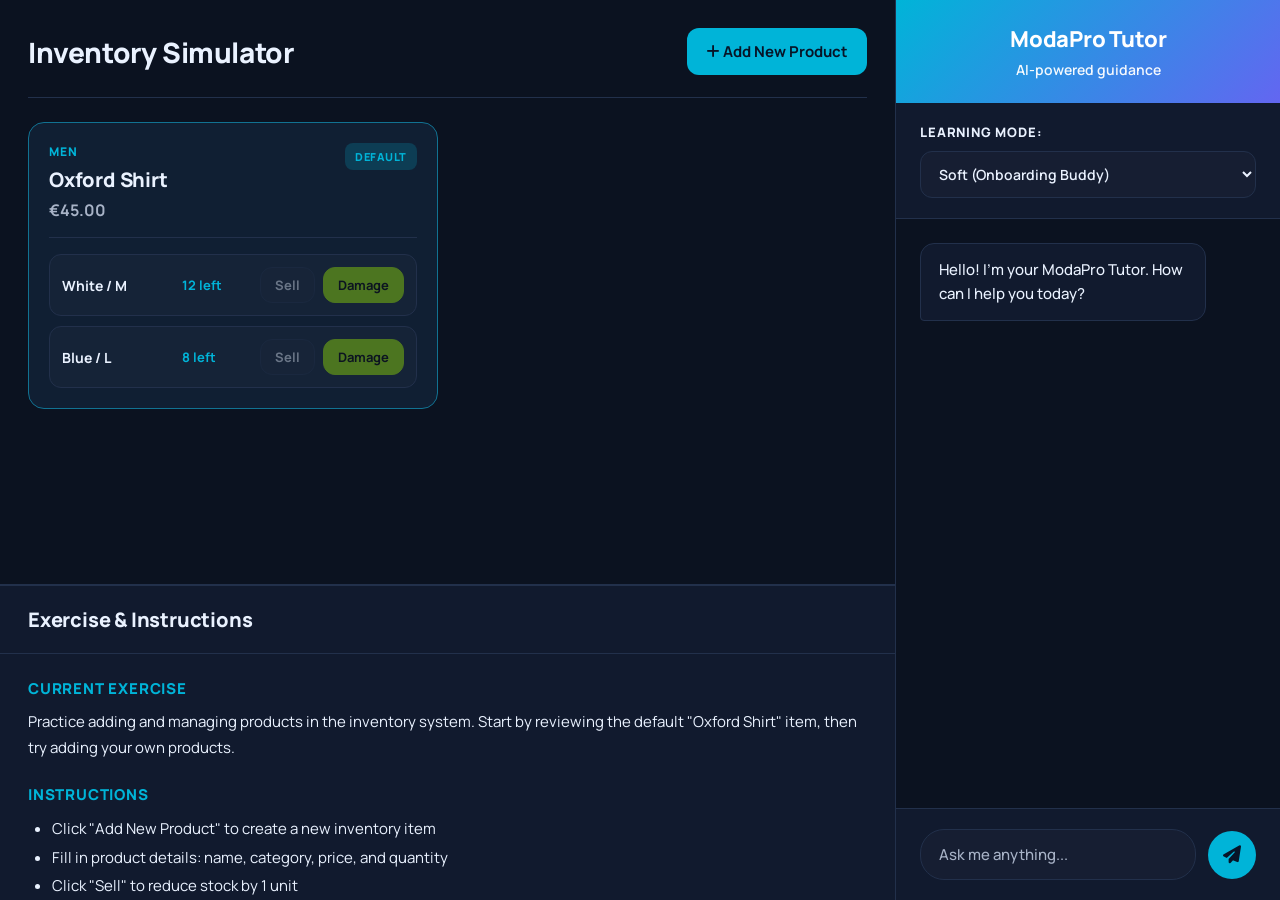
==== web/classroom/index.html @ 009b5bc9 "chore(classroom): implement user flow and redesign classroom layout" ====
<!DOCTYPE html>
<html lang="en">
<head>
    <meta charset="UTF-8">
    <meta name="viewport" content="width=device-width, initial-scale=1.0">
    <title>ModaPro Classroom</title>
    
    <!-- Fonts -->
    <link rel="preconnect" href="https://fonts.googleapis.com">
    <link rel="preconnect" href="https://fonts.gstatic.com" crossorigin>
    <link href="https://fonts.googleapis.com/css2?family=Manrope:wght@400;600;700;800&display=swap" rel="stylesheet">
    <link rel="stylesheet" href="https://cdnjs.cloudflare.com/ajax/libs/font-awesome/6.5.0/css/all.min.css">
    
    <!-- Styles -->
    <link rel="stylesheet" href="../styles.css">
</head>
<body class="classroom">
    <!-- Main Container: 70% left (simulator) + 30% right (tutor) -->
    <div id="classroom-grid">
        
        <!-- LEFT SIDE: Inventory Simulation (70%) -->
        <div id="simulator-pane">
            
            <!-- Top Section: Inventory Panel -->
            <div class="inventory-section">
                <div class="section-header">
                    <h2>Inventory Simulator</h2>
                    <button id="sim-btn-add-item" class="btn btn-primary">
                        <i class="fas fa-plus"></i> Add New Product
                    </button>
                </div>
                
                <!-- Inventory Grid -->
                <div id="sim-inventory-grid" class="inventory-grid">
                    <!-- Products will be rendered here by simulation.js -->
                </div>
            </div>
            
            <!-- Bottom Section: Exercise & Instructions -->
            <div class="exercise-section">
                <div class="exercise-header">
                    <h3>Exercise & Instructions</h3>
                </div>
                <div class="exercise-content">
                    <div class="exercise-item">
                        <h4>Current Exercise</h4>
                        <p>Practice adding and managing products in the inventory system. Start by reviewing the default "Oxford Shirt" item, then try adding your own products.</p>
                    </div>
                    <div class="exercise-item">
                        <h4>Instructions</h4>
                        <ul>
                            <li>Click "Add New Product" to create a new inventory item</li>
                            <li>Fill in product details: name, category, price, and quantity</li>
                            <li>Click "Sell" to reduce stock by 1 unit</li>
                            <li>Click "Edit" to modify product details</li>
                            <li>Click "Delete" to remove a product from inventory</li>
                        </ul>
                    </div>
                    <div class="exercise-item">
                        <h4>Recent Transactions</h4>
                        <div id="sim-transaction-log" class="transaction-log">
                            <p class="muted">No transactions yet.</p>
                        </div>
                    </div>
                </div>
            </div>
        </div>
        
        <!-- VERTICAL DIVIDER -->
        <div id="classroom-divider"></div>
        
        <!-- RIGHT SIDE: Tutor Chat (30%) -->
        <div id="tutor-pane">
            <div class="tutor-header">
                <h2>ModaPro Tutor</h2>
                <p>AI-powered guidance</p>
            </div>
            
            <!-- Mode Selector -->
            <div class="tutor-mode">
                <label>Learning Mode:</label>
                <select id="tutor-instructor-mode">
                    <option value="soft">Soft (Onboarding Buddy)</option>
                    <option value="intermediate">Intermediate (Consultant)</option>
                    <option value="realistic">Realistic (Manager)</option>
                </select>
            </div>
            
            <!-- Chat History (Scrollable) -->
            <div id="tutor-chat-history" class="tutor-chat-history">
                <div class="tutor-message tutor-system">
                    <div class="tutor-bubble">
                        Hello! I'm your ModaPro Tutor. How can I help you today?
                    </div>
                </div>
            </div>
            
            <!-- Chat Input -->
            <div class="tutor-input">
                <input 
                    type="text" 
                    id="tutor-user-input" 
                    placeholder="Ask me anything..."
                    autocomplete="off"
                />
                <button id="tutor-send-btn" class="btn-send">
                    <i class="fas fa-paper-plane"></i>
                </button>
            </div>
        </div>
    </div>
    
    <!-- MODAL: Add Product -->
    <div id="sim-add-item-modal" class="modal hidden">
        <div class="modal-content">
            <div class="modal-header">
                <h3>Add New Product</h3>
                <button id="sim-btn-close-modal" class="modal-close">&times;</button>
            </div>
            <form id="sim-add-product-form">
                <label>Product Name *</label>
                <input type="text" name="name" required placeholder="e.g. Vintage Denim Jacket">
                
                <label>Category *</label>
                <select name="category" required>
                    <option value="Men">Men</option>
                    <option value="Women">Women</option>
                    <option value="Accessories">Accessories</option>
                </select>
                
                <label>Price (€) *</label>
                <input type="number" name="price" step="0.01" required placeholder="0.00">
                
                <div class="button-group">
                    <button type="button" id="sim-btn-cancel-modal" class="btn btn-secondary">Cancel</button>
                    <button type="submit" class="btn btn-primary">Add Product</button>
                </div>
            </form>
        </div>
    </div>
    
    <!-- MODAL: Edit Product -->
    <div id="sim-edit-item-modal" class="modal hidden">
        <div class="modal-content">
            <div class="modal-header">
                <h3>Edit Product</h3>
                <button id="sim-btn-close-edit-modal" class="modal-close">&times;</button>
            </div>
            <form id="sim-edit-product-form">
                <input type="hidden" name="id">
                
                <label>Product Name *</label>
                <input type="text" name="name" required>
                
                <label>Category *</label>
                <select name="category" required>
                    <option value="Men">Men</option>
                    <option value="Women">Women</option>
                    <option value="Accessories">Accessories</option>
                </select>
                
                <label>Price (€) *</label>
                <input type="number" name="price" step="0.01" required>
                
                <div class="button-group">
                    <button type="button" id="sim-btn-delete-product" class="btn btn-danger">Delete</button>
                    <button type="button" id="sim-btn-cancel-edit-modal" class="btn btn-secondary">Cancel</button>
                    <button type="submit" class="btn btn-primary">Update</button>
                </div>
            </form>
        </div>
    </div>
    
    <!-- MODAL: Add Variant -->
    <div id="sim-variant-modal" class="modal hidden">
        <div class="modal-content">
            <div class="modal-header">
                <h3>Add Variant</h3>
                <button id="sim-btn-close-variant-modal" class="modal-close">&times;</button>
            </div>
            <form id="sim-variant-form">
                <label>Color *</label>
                <input type="text" name="color" required placeholder="e.g. Red">
                
                <label>Size *</label>
                <select name="size" required>
                    <option value="XS">XS</option>
                    <option value="S">S</option>
                    <option value="M">M</option>
                    <option value="L">L</option>
                    <option value="XL">XL</option>
                    <option value="XXL">XXL</option>
                    <option value="OneSize">One Size</option>
                </select>
                
                <label>Stock *</label>
                <input type="number" name="stock" min="0" value="0" required>
                
                <div class="button-group">
                    <button type="button" id="sim-btn-cancel-variant-modal" class="btn btn-secondary">Cancel</button>
                    <button type="submit" class="btn btn-primary">Add Variant</button>
                </div>
            </form>
        </div>
    </div>
    
    <!-- MODAL: Edit Variant -->
    <div id="sim-edit-variant-modal" class="modal hidden">
        <div class="modal-content">
            <div class="modal-header">
                <h3>Edit Variant</h3>
                <button id="sim-btn-close-edit-variant-modal" class="modal-close">&times;</button>
            </div>
            <form id="sim-edit-variant-form">
                <label>Color *</label>
                <input type="text" name="color" required>
                
                <label>Size *</label>
                <select name="size" required>
                    <option value="XS">XS</option>
                    <option value="S">S</option>
                    <option value="M">M</option>
                    <option value="L">L</option>
                    <option value="XL">XL</option>
                    <option value="XXL">XXL</option>
                    <option value="OneSize">One Size</option>
                </select>
                
                <label>Stock *</label>
                <input type="number" name="stock" min="0" required>
                
                <div class="button-group">
                    <button type="button" id="sim-btn-cancel-edit-variant-modal" class="btn btn-secondary">Cancel</button>
                    <button type="submit" class="btn btn-primary">Update Variant</button>
                </div>
            </form>
        </div>
    </div>
    
    <!-- Scripts -->
    <script src="js/classroom.js"></script>
</body>
</html>
---- web/styles.css ----
/* ========== THEME TOKENS ========== */
:root{
  --bg: #0B1220;
  --surface: #111A2E;
  --text: #EAF2FF;
  --muted: #A8B3C7;
  --card-border: #22304B;
  --control-border: #22304B;
  --divider: #22304B;

  --ring: rgba(59, 130, 246, 0.28);
  --radius: 18px;

  --accent: #00b4d8;
  --accent-hover: #48cae4;
  --accent-text: #9FEF00;
  --accent-contrast: #071427;

  --bg-grad-1: rgba(0,180,216,.25);
  --bg-grad-2: rgba(0,180,216,.25);

  --button-bg: rgba(255,255,255,.02);
  --icon-bg: transparent;
  --toggle-bg: transparent;

  --input-border-hover: color-mix(in srgb, var(--accent) 70%, var(--control-border));
  --button-border-hover: color-mix(in srgb, var(--accent) 45%, var(--control-border));
  --icon-border-hover: color-mix(in srgb, var(--accent) 55%, var(--control-border));
  --toggle-border-hover: color-mix(in srgb, var(--accent) 60%, var(--control-border));
  --input-surface: rgba(255,255,255,0.02);

  --subtext: var(--muted);
  --danger: #EF4444;
}

[data-theme="light"] {
  --bg: #D1D5DB;
  --surface: #F5F7FA;

  --text: #0F172A;
  --muted: #64748B;
  --subtext: #475569;

  --card-border: #D6DBE1;
  --control-border: #64748B;
  --divider: #000000;

  --ring: rgba(37, 99, 235, 0.15);

  --accent: #00b4d8;
  --accent-hover: #33c5e3;
  --accent-text: #92db00;
  --accent-contrast: #000000;

  --bg-grad-1: rgba(0,180,216,.65);
  --bg-grad-2: rgba(0,180,216,.65);

  --button-bg: color-mix(in srgb, var(--surface) 88%, transparent);
  --icon-bg: color-mix(in srgb, var(--surface) 88%, transparent);
  --toggle-bg: color-mix(in srgb, var(--surface) 88%, transparent);
  --input-surface: #EEF1F5;
  --icon-bg: var(--input-surface);
  --toggle-bg: var(--input-surface);

  --input-border-hover: #00b4d8;
  --button-border-hover: #00b4d8;
  --icon-border-hover: #00b4d8;
  --toggle-border-hover: #00b4d8;
}

/* ========== BASE ========== */
*{ box-sizing: border-box; }

body{
  margin: 0;
  font-family: "Manrope", ui-sans-serif, system-ui, -apple-system, Segoe UI, Roboto, Arial;
  font-weight: 400;
  background:
  radial-gradient(1200px 800px at 20% 50%, var(--bg-grad-1), transparent 70%),
  radial-gradient(1000px 800px at 80% 50%, var(--bg-grad-2), transparent 70%),
  var(--bg);
  background-attachment: fixed;
  color: var(--text);
  min-height: 100vh;
  display: grid;
  place-items: center;
  align-content: center;
  padding: 20px 16px 78px;
  overflow-y: scroll;
}

body.landing{
  display: block;
  place-items: unset;
  align-content: unset;
  padding: 28px 24px 80px;
}

body.landing main{
  display: flex;
  flex-direction: column;
  align-items: stretch;
  gap: 64px;
}

/* ========== LANDING ========== */
.nav{
  display: flex;
  align-items: center;
  justify-content: space-between;
  max-width: 1100px;
  margin: 0 auto 46px;
  width: 100%;
}

.brand{
  display: flex;
  align-items: center;
  gap: 2px;
  margin-left: -150px;
}

.brand-mark{
  width: 54px;
  height: 54px;
  flex: 0 0 auto;
  transform: translateY(1px);
}

.logo-text{
  font-weight: 600;
  letter-spacing: 0.6px;
  opacity: 0.95;
  font-size: 22px;
}

body.landing .logo-text,
body.landing .hero-text h1{
  font-family: "Quicksand", "Manrope", ui-sans-serif, system-ui, -apple-system, Segoe UI, Roboto, Arial;
}

.hero{
  display: grid;
  grid-template-columns: minmax(0, 1fr) minmax(0, 1fr);
  gap: 52px;
  align-items: center;
  max-width: 1100px;
  margin: 0 auto;
  width: 100%;
  min-height: calc(100vh - 140px);
}

.hero-text{
  display: grid;
  gap: 16px;
  align-items: start;
}

.hero-brand{
  display: flex;
  align-items: center;
  gap: 14px;
}

.hero-text h1{
  margin: 0;
  font-size: clamp(36px, 5vw, 54px);
  font-weight: 600;
  letter-spacing: -0.6px;
  white-space: nowrap;
}

.hero-lead{
  margin: 0;
  font-size: 18px;
  color: var(--text);
  opacity: 0.92;
  max-width: 480px;
}

.hero-sub{
  margin: 0;
  color: var(--subtext);
  max-width: 500px;
  line-height: 1.6;
}

.primary-btn{
  width: fit-content;
  padding: 12px 20px;
  border-radius: 14px;
  border: 1px solid color-mix(in srgb, var(--accent) 60%, transparent);
  background: var(--accent);
  color: var(--accent-contrast);
  font-weight: 800;
  font-size: 16px;
  cursor: pointer;
}

.primary-btn:hover{
  background: var(--accent-hover);
}

.primary-btn:active{
  background: var(--accent);
}

.hero-flow{
  position: relative;
  min-height: 360px;
  border-radius: 28px;
  background:
    radial-gradient(140px 140px at 30% 30%, color-mix(in srgb, var(--accent) 45%, transparent), transparent 70%),
    radial-gradient(200px 200px at 70% 70%, color-mix(in srgb, var(--accent-text) 35%, transparent), transparent 70%),
    linear-gradient(135deg, color-mix(in srgb, var(--surface) 75%, transparent), color-mix(in srgb, var(--surface) 92%, transparent));
  border: 1px solid var(--card-border);
  overflow: hidden;
}

.hero-flow::before{
  content: "";
  position: absolute;
  inset: 14% 12% 18% 16%;
  border-radius: 46% 54% 62% 38% / 46% 38% 62% 54%;
  background: linear-gradient(135deg, rgba(0,180,216,0.38), rgba(163,230,53,0.32));
  filter: blur(6px);
  opacity: 0.7;
}

.flow-section{
  max-width: 1100px;
  margin: 80px auto 0;
  display: grid;
  grid-template-columns: 1fr;
  gap: 24px;
  width: 100%;
}

.flow-section h2{
  margin: 0 0 8px 0;
  font-size: 28px;
  font-weight: 600;
  letter-spacing: -0.4px;
}

.flow-step{
  padding: 18px 22px;
  border-radius: 16px;
  border: 1px solid var(--card-border);
  background: color-mix(in srgb, var(--surface) 80%, transparent);
  width: 100%;
  opacity: 0;
  transform: translateY(24px);
  transition: opacity 0.6s ease, transform 0.6s ease;
}

.flow-step.is-visible{
  opacity: 1;
  transform: translateY(0);
}

.flow-step h3{
  margin: 0 0 8px 0;
  font-size: 18px;
  font-weight: 600;
  color: var(--text);
}

.flow-step p{
  margin: 0 0 6px 0;
  color: var(--subtext);
}

@media (max-width: 900px){
  .flow-section{
    margin-top: 48px;
  }
}

.flow-step.is-visible{
  opacity: 1;
  transform: translateY(0);
}

@media (prefers-reduced-motion: reduce){
  .flow-step{
    opacity: 1;
    transform: none;
    transition: none;
  }
}

.section{
  max-width: 1100px;
  margin: 96px auto 0;
  width: 100%;
}

.reveal-section{
  opacity: 0;
  transform: translateY(24px);
  transition: opacity 0.6s ease, transform 0.6s ease;
  visibility: hidden;
  pointer-events: none;
}

.reveal-section.is-visible{
  opacity: 1;
  transform: translateY(0);
  visibility: visible;
  pointer-events: auto;
}

.section-header{
  display: grid;
  gap: 10px;
  padding-bottom: 22px;
  border-bottom: 1px solid var(--divider);
}

.section-header h2{
  margin: 0;
  font-size: 28px;
  font-weight: 600;
  letter-spacing: -0.4px;
}

.section-header p{
  margin: 0;
  color: var(--subtext);
  max-width: 640px;
}

.cards{
  margin-top: 28px;
  display: grid;
  grid-template-columns: repeat(3, minmax(0, 1fr));
  gap: 20px;
}

.card{
  padding: 22px 24px;
  border-radius: 18px;
  border: 1px solid var(--card-border);
  background: color-mix(in srgb, var(--surface) 82%, transparent);
}

.card h3{
  margin: 0 0 8px 0;
  font-size: 18px;
  font-weight: 600;
}

.card p{
  margin: 0;
  color: var(--subtext);
  line-height: 1.6;
}

.preview-grid{
  margin-top: 28px;
  display: grid;
  grid-template-columns: minmax(0, 1.3fr) minmax(0, 0.7fr);
  gap: 24px;
}

.preview-card{
  border-radius: 22px;
  border: 1px solid var(--card-border);
  background: color-mix(in srgb, var(--surface) 80%, transparent);
  padding: 24px;
  display: grid;
  gap: 18px;
}

.preview-top{
  display: flex;
  align-items: center;
  justify-content: space-between;
  gap: 12px;
}

.pill{
  display: inline-flex;
  align-items: center;
  padding: 6px 12px;
  border-radius: 999px;
  border: 1px solid var(--card-border);
  font-size: 12px;
  letter-spacing: 0.2px;
  color: var(--subtext);
}

.pill--accent{
  color: var(--accent);
  border-color: color-mix(in srgb, var(--accent) 40%, var(--card-border));
}

.preview-body{
  display: grid;
  gap: 12px;
}

.preview-line{
  height: 10px;
  border-radius: 999px;
  background: color-mix(in srgb, var(--text) 12%, transparent);
}

.preview-line--short{
  width: 40%;
}

.preview-line--wide{
  width: 85%;
}

.preview-footer{
  display: flex;
  gap: 12px;
}

.preview-button{
  height: 36px;
  width: 140px;
  border-radius: 12px;
  background: var(--accent);
  opacity: 0.65;
}

.preview-button--ghost{
  background: color-mix(in srgb, var(--surface) 80%, transparent);
  border: 1px solid var(--card-border);
  width: 120px;
  opacity: 1;
}

.preview-side{
  display: grid;
  gap: 16px;
}

.preview-step{
  padding: 18px 20px;
  border-radius: 16px;
  border: 1px solid var(--card-border);
  background: color-mix(in srgb, var(--surface) 84%, transparent);
}

.preview-step h4{
  margin: 0 0 6px 0;
  font-size: 16px;
  font-weight: 600;
}

.preview-step p{
  margin: 0;
  color: var(--subtext);
  line-height: 1.5;
}

.final-cta{
  margin-bottom: 110px;
}

.cta-card{
  padding: 28px 32px;
  border-radius: 22px;
  border: 1px solid var(--card-border);
  background: color-mix(in srgb, var(--surface) 82%, transparent);
  display: flex;
  align-items: center;
  justify-content: space-between;
  gap: 24px;
}

.cta-text h2{
  margin: 0 0 8px 0;
  font-size: 26px;
}

.cta-text p{
  margin: 0;
  color: var(--subtext);
}

@media (max-width: 980px){
  .cards{
    grid-template-columns: 1fr;
  }

  .preview-grid{
    grid-template-columns: 1fr;
  }

  .cta-card{
    flex-direction: column;
    align-items: flex-start;
  }
}

.flow-ring{
  position: absolute;
  width: 280px;
  height: 280px;
  border-radius: 999px;
  border: 1px solid rgba(255,255,255,0.12);
  filter: blur(0.2px);
}

.flow-ring--cyan{
  top: -60px;
  right: -40px;
  border-color: rgba(0,180,216,0.5);
  box-shadow: 0 0 40px rgba(0,180,216,0.25);
}

.flow-ring--lime{
  bottom: -80px;
  left: -40px;
  border-color: rgba(163,230,53,0.45);
  box-shadow: 0 0 45px rgba(163,230,53,0.25);
}

.flow-node{
  position: absolute;
  width: 110px;
  height: 110px;
  border-radius: 24px;
  background: rgba(255,255,255,0.05);
  border: 1px solid rgba(255,255,255,0.1);
  backdrop-filter: blur(6px);
}

.flow-node--one{
  top: 50px;
  left: 70px;
}

.flow-node--two{
  top: 160px;
  right: 90px;
  width: 140px;
  height: 140px;
  border-radius: 32px;
  background: rgba(0,180,216,0.08);
}

.flow-node--three{
  bottom: 60px;
  left: 160px;
  width: 80px;
  height: 80px;
  border-radius: 18px;
  background: rgba(163,230,53,0.1);
}

@media (max-width: 900px){
  body.landing{
    padding: 24px 18px 64px;
  }

  .hero{
    grid-template-columns: 1fr;
  }

  .hero-flow{
    min-height: 300px;
  }
}


/* ========== AUTH CARD ========== */
.auth-box{
  width: 100%;
  max-width: 500px;
  background: var(--surface);
  border: 1px solid var(--card-border);
  border-radius: var(--radius);
  box-shadow: 0 4px 16px rgba(0,0,0,.06);
  padding: 26px 26px;
  transition: all .28s ease;
  position: relative;
}

/* Logo */
.logo{
  width: 48px;
  height: auto;
}

.logo-text h1{
  margin: 0 0 12px 0;
  font-size: 18px;
  letter-spacing: 0.6px;
  opacity: .9;
  text-align: center;
  font-weight: 600;
}

/* Title / description */
#auth-title{
  margin: 0;
  font-size: 30px;
  letter-spacing: -0.3px;
  line-height: 1.1;
  text-align: center;
}

#auth-description{
  margin: 9px 0 14px 0;
  color: var(--subtext);
  line-height: 1.4;
  text-align: center;
}

/* ========== FORM ========== */
form{
  display: grid;
  gap: 11px;
  margin: 0;
}

form > div {
  position: relative;
}

label{
  font-weight: 700;
  font-size: 13px;
  letter-spacing: 0.2px;
  color: color-mix(in srgb, var(--text) 85%, var(--muted));
}

input{
  width: 100%;
  padding: 12px 12px;
  margin-top: 8px;
  border-radius: 12px;
  border: 1px solid var(--control-border);
  background: var(--input-surface);
  color: var(--text);
  outline: none;
  transition: border-color 0.20s ease, box-shadow 0.20s ease;
}

input::placeholder{
  color: color-mix(in srgb, var(--muted) 80%, transparent);
}

input:hover{
  border-color: var(--input-border-hover);
}

input:focus{
  border-color: var(--accent);
  box-shadow: 0 0 0 1px var(--ring);
}

/* Links */
a{
  color: var(--accent);
  text-decoration: none;
  font-weight: 500;
}
a:hover{ text-decoration: underline; }

/* Forgot password */
.forgot{
  text-align: left;
  margin: 7px 0 5px 0;
  font-size: 12px;
  opacity: 1;
  transition: opacity 0.3s cubic-bezier(0.4, 0, 0.2, 1) 0.2s;
}

.auth-box[data-mode="register"] .forgot{
  opacity: 0;
  transition: opacity 0.2s cubic-bezier(0.4, 0, 0.2, 1);
}

/* Primary button */

#primary-button{
  margin-top: -17px;
  width: 100%;
  padding: 12px 14px;
  border-radius: 14px;
  border: 1px solid color-mix(in srgb, var(--accent) 60%, transparent);
  background: var(--accent);
  color: var(--accent-contrast);
  font-weight: 800;
  font-size: 16px;
  cursor: pointer;
  transition: transform .12s ease, background .12s ease, margin-top .3s ease;
}

.auth-box[data-mode="register"] #primary-button{
  margin-top: 10px;
}

#primary-button:hover{
  background: var(--accent-hover);
  transform: translateY(-1px);
}

#primary-button:active{
  transform: translateY(0px);
}

/* Toggle + guest */
.toggle-auth, .guest{
  margin: 11px 0 0 0;
  color: var(--subtext);
  font-size: 14px;
  text-align: center;
}

/* Social */
.social-login{
  margin-top: 14px;
  padding-top: 13px;
  border-top: 1px solid var(--divider);
  text-align: center;
}

.social-login p{
  margin: 0 0 9px 0;
  color: var(--subtext);
  font-weight: 600;
  font-size: 14px;
}

.social-login button{
  width: 100%;
  padding: 11px 14px;
  border-radius: 14px;
  border: 1px solid var(--control-border);
  background: var(--input-surface);
  color: var(--text);
  cursor: pointer;
  font-weight: 700;
  margin-top: 10px;
}

.social-login button:hover{
  border-color: var(--button-border-hover);
}

.social-icons{
  display: flex;
  justify-content: center;
  gap: 12px;
}

.icon-btn{
  width: 52px;
  height: 52px;
  border-radius: 14px;
  border: 1px solid var(--control-border);
  background: var(--icon-bg);
  color: var(--text);
  cursor: pointer;
  display: grid;
  place-items: center;
  transition: transform .12s ease, border-color .12s ease, background .12s ease;
}

.icon-btn i{
  font-size: 20px;
}

.icon-btn:hover{
  transform: translateY(-1px);
  border-color: var(--icon-border-hover);
  background: color-mix(in srgb, var(--accent) 8%, transparent);
}

.accent{
  color: var(--accent-text);
}

.register-fields{
  display: grid;
  gap: 11px;
  margin-top: 0;
  margin-bottom: 9px;
  max-height: 0;
  opacity: 0;
  overflow: hidden;
  transform: translateY(12px);
  transition: max-height 0.3s cubic-bezier(0.4, 0, 0.2, 1), 
              opacity 0.25s cubic-bezier(0.4, 0, 0.2, 1),
              transform 0.3s cubic-bezier(0.4, 0, 0.2, 1);
}

.auth-box[data-mode="register"] .register-fields{
  max-height: 400px;
  margin-top: -14px;
  opacity: 1;
  transform: translateY(0);
  overflow: visible;
  transition: max-height 0.5s cubic-bezier(0.4, 0, 0.2, 1), 
              opacity 0.4s cubic-bezier(0.4, 0, 0.2, 1) 0.15s, 
              margin-top 0.4s cubic-bezier(0.4, 0, 0.2, 1),
              transform 0.4s cubic-bezier(0.4, 0, 0.2, 1) 0.1s;
}


.auth-box[data-mode="register"] #primary-button{
  margin-top: 10px;
}

.password-field{
  position: relative;
}

.password-field input{
  padding-right: 44px;
  position: relative;
  z-index: 1;
}

.toggle-password{
  position: absolute;
  top: 20px;
  right: 12px;
  background: none;
  border: none;
  color: var(--muted);
  cursor: pointer;
  padding: 0;
  z-index: 2;
}

.toggle-password:hover{
  color: var(--text);
}

.toggle-password i {
  transition: opacity 0.15s ease, transform 0.15s ease;
}

.toggle-password:active i {
  opacity: 0.6;
  transform: scale(0.92);
}

#theme-toggle {
  position: absolute;
  top: 16px;
  right: 16px;
  width: 40px;
  height: 40px;
  border-radius: 10px;
  border: 1px solid var(--control-border);
  background: var(--input-surface);
  color: var(--text);
  cursor: pointer;
  display: grid;
  place-items: center;
  box-shadow: none;
  transition: background 0.2s ease, transform 0.12s ease, border-color 0.2s ease;
  z-index: 10;
}

body.landing #theme-toggle{
  position: static;
  margin-left: auto;
  margin-right: -110px;
}

#theme-toggle:hover {
  background: color-mix(in srgb, var(--accent) 12%, transparent);
  border-color: var(--toggle-border-hover);
  transform: translateY(-1px);
}

#theme-toggle i {
  transition: opacity 0.15s ease;
}

.error {
  position: absolute;
  margin: 2px 0 0 0;
  font-size: 11px;
  line-height: 1.2;
  color: var(--danger);
  text-align: center;
  width: 100%;
  opacity: 0;
  transform: translateY(-8px);
  transition: opacity 0.3s cubic-bezier(0.4, 0, 0.2, 1), 
              transform 0.3s cubic-bezier(0.4, 0, 0.2, 1);
}

.error.visible {
  opacity: 1;
  transform: translateY(0);
}

input.error-input {
  border-color: var(--danger);
}

/* ========== CLASSROOM LAYOUT ========== */
body.classroom {
  display: block;
  padding: 0;
  overflow: hidden;
  background: var(--bg);
}

#classroom-grid {
  display: flex;
  height: 100vh;
  gap: 0;
}

#simulator-pane {
  width: 70%;
  display: flex;
  flex-direction: column;
  background: var(--bg);
  overflow: hidden;
}

#classroom-divider {
  width: 1px;
  background: var(--card-border);
  flex-shrink: 0;
}

#tutor-pane {
  width: 30%;
  display: flex;
  flex-direction: column;
  background: var(--bg);
  overflow: hidden;
}

/* ========== INVENTORY SECTION ========== */
.inventory-section {
  flex: 1;
  display: flex;
  flex-direction: column;
  padding: 28px;
  overflow-y: auto;
  border-bottom: 1px solid var(--card-border);
}

.section-header {
  display: flex;
  justify-content: space-between;
  align-items: center;
  margin-bottom: 24px;
}

.section-header h2 {
  margin: 0;
  font-size: 28px;
  font-weight: 800;
  color: var(--text);
  letter-spacing: -0.4px;
}

.inventory-grid {
  display: grid;
  grid-template-columns: repeat(auto-fill, minmax(320px, 1fr));
  gap: 20px;
}

.sim-card {
  background: var(--surface);
  border: 1px solid var(--card-border);
  border-radius: 16px;
  padding: 20px;
  transition: all 0.2s ease;
}

.sim-card:hover {
  border-color: var(--accent);
  box-shadow: 0 8px 24px rgba(0, 180, 216, 0.15);
  transform: translateY(-2px);
}

.sim-card.default-item {
  border-color: color-mix(in srgb, var(--accent) 50%, var(--card-border));
  background: color-mix(in srgb, var(--accent) 3%, var(--surface));
}

.card-head {
  display: flex;
  justify-content: space-between;
  align-items: flex-start;
  margin-bottom: 16px;
  padding-bottom: 16px;
  border-bottom: 1px solid var(--card-border);
}

.category {
  font-size: 12px;
  font-weight: 800;
  text-transform: uppercase;
  color: var(--accent);
  letter-spacing: 0.8px;
  margin-bottom: 6px;
}

.title {
  font-size: 20px;
  font-weight: 800;
  color: var(--text);
  margin: 0 0 6px 0;
  letter-spacing: -0.2px;
}

.price {
  font-size: 16px;
  font-weight: 700;
  color: var(--muted);
}

.card-actions {
  display: flex;
  gap: 8px;
  align-items: center;
}

.badge {
  font-size: 11px;
  padding: 6px 10px;
  border-radius: 8px;
  font-weight: 800;
  text-transform: uppercase;
  letter-spacing: 0.5px;
}

.badge.inactive {
  background: color-mix(in srgb, var(--danger) 20%, transparent);
  color: var(--danger);
}

.badge.default {
  background: color-mix(in srgb, var(--accent) 20%, transparent);
  color: var(--accent);
}

.card-body {
  display: flex;
  flex-direction: column;
  gap: 10px;
}

.variant-row {
  display: flex;
  justify-content: space-between;
  align-items: center;
  gap: 8px;
  padding: 12px;
  background: var(--input-surface);
  border: 1px solid var(--card-border);
  border-radius: 12px;
  font-size: 14px;
}

.variant-info {
  font-weight: 700;
  color: var(--text);
  flex: 1;
}

.variant-stock {
  font-size: 13px;
  font-weight: 700;
  color: var(--accent);
  min-width: 70px;
}

.variant-stock.out {
  color: var(--danger);
}

/* ========== EXERCISE SECTION ========== */
.exercise-section {
  flex: 0 0 auto;
  max-height: 35%;
  display: flex;
  flex-direction: column;
  background: var(--surface);
  border-top: 1px solid var(--card-border);
}

.exercise-header {
  padding: 20px 28px;
  border-bottom: 1px solid var(--card-border);
}

.exercise-header h3 {
  margin: 0;
  font-size: 20px;
  font-weight: 800;
  color: var(--text);
  letter-spacing: -0.2px;
}

.exercise-content {
  padding: 24px 28px;
  overflow-y: auto;
  flex: 1;
}

.exercise-item {
  margin-bottom: 24px;
}

.exercise-item:last-child {
  margin-bottom: 0;
}

.exercise-item h4 {
  margin: 0 0 10px 0;
  font-size: 15px;
  font-weight: 800;
  color: var(--accent);
  text-transform: uppercase;
  letter-spacing: 0.8px;
}

.exercise-item p {
  margin: 0;
  font-size: 15px;
  line-height: 1.7;
  color: var(--text);
}

.exercise-item ul {
  margin: 10px 0 0 0;
  padding-left: 24px;
}

.exercise-item li {
  font-size: 15px;
  line-height: 1.9;
  color: var(--text);
}

.transaction-log {
  max-height: 140px;
  overflow-y: auto;
  padding: 12px;
  background: var(--input-surface);
  border: 1px solid var(--card-border);
  border-radius: 12px;
}

.log-item {
  font-size: 13px;
  padding: 8px 0;
  color: var(--text);
  border-bottom: 1px solid var(--card-border);
  font-weight: 500;
}

.log-item:last-child {
  border-bottom: none;
}

/* ========== TUTOR PANE ========== */
.tutor-header {
  padding: 24px;
  background: linear-gradient(135deg, var(--accent) 0%, #6366f1 100%);
  color: white;
  text-align: center;
  flex-shrink: 0;
}

.tutor-header h2 {
  margin: 0 0 6px 0;
  font-size: 22px;
  font-weight: 800;
  letter-spacing: -0.2px;
}

.tutor-header p {
  margin: 0;
  font-size: 14px;
  opacity: 0.95;
  font-weight: 600;
}

.tutor-mode {
  padding: 20px 24px;
  border-bottom: 1px solid var(--card-border);
  background: var(--surface);
}

.tutor-mode label {
  display: block;
  font-size: 13px;
  font-weight: 800;
  color: var(--text);
  margin-bottom: 10px;
  text-transform: uppercase;
  letter-spacing: 0.8px;
}

.tutor-mode select {
  width: 100%;
  padding: 12px 14px;
  border: 1px solid var(--control-border);
  border-radius: 12px;
  background: var(--input-surface);
  color: var(--text);
  font-size: 14px;
  font-weight: 600;
  font-family: inherit;
  cursor: pointer;
  transition: border-color 0.2s ease;
}

.tutor-mode select:hover {
  border-color: var(--input-border-hover);
}

.tutor-mode select:focus {
  outline: none;
  border-color: var(--accent);
  box-shadow: 0 0 0 1px var(--ring);
}

.tutor-chat-history {
  flex: 1;
  padding: 24px;
  overflow-y: auto;
  display: flex;
  flex-direction: column;
  gap: 14px;
  background: var(--bg);
}

.tutor-message {
  display: flex;
  flex-direction: column;
  max-width: 85%;
}

.tutor-message.tutor-user {
  align-self: flex-end;
}

.tutor-message.tutor-bot,
.tutor-message.tutor-system {
  align-self: flex-start;
}

.tutor-bubble {
  padding: 14px 18px;
  border-radius: 14px;
  font-size: 15px;
  line-height: 1.6;
  word-wrap: break-word;
  font-weight: 500;
}

.tutor-message.tutor-user .tutor-bubble {
  background: var(--accent);
  color: var(--accent-contrast);
  border-bottom-right-radius: 4px;
  font-weight: 600;
}

.tutor-message.tutor-bot .tutor-bubble,
.tutor-message.tutor-system .tutor-bubble {
  background: var(--surface);
  color: var(--text);
  border: 1px solid var(--card-border);
  border-bottom-left-radius: 4px;
}

.tutor-input {
  padding: 20px 24px;
  border-top: 1px solid var(--card-border);
  background: var(--surface);
  display: flex;
  gap: 12px;
  align-items: center;
  flex-shrink: 0;
}

.tutor-input input {
  flex: 1;
  padding: 14px 18px;
  border: 1px solid var(--control-border);
  border-radius: 24px;
  background: var(--input-surface);
  color: var(--text);
  font-size: 15px;
  font-weight: 500;
  font-family: inherit;
  margin-top: 0;
  transition: border-color 0.2s ease;
}

.tutor-input input:hover {
  border-color: var(--input-border-hover);
}

.tutor-input input:focus {
  outline: none;
  border-color: var(--accent);
  box-shadow: 0 0 0 1px var(--ring);
}

.tutor-input input::placeholder {
  color: var(--muted);
}

.btn-send {
  width: 48px;
  height: 48px;
  border: none;
  border-radius: 50%;
  background: var(--accent);
  color: var(--accent-contrast);
  display: flex;
  align-items: center;
  justify-content: center;
  cursor: pointer;
  transition: all 0.2s ease;
  flex-shrink: 0;
}

.btn-send:hover {
  background: var(--accent-hover);
  transform: translateY(-1px) scale(1.05);
}

.btn-send:active {
  transform: scale(0.95);
}

.btn-send i {
  font-size: 18px;
}

/* ========== BUTTONS ========== */
.btn {
  padding: 12px 18px;
  border: none;
  border-radius: 12px;
  font-size: 15px;
  font-weight: 700;
  cursor: pointer;
  transition: all 0.2s ease;
  font-family: inherit;
}

.btn-primary {
  background: var(--accent);
  color: var(--accent-contrast);
  border: 1px solid color-mix(in srgb, var(--accent) 60%, transparent);
}

.btn-primary:hover {
  background: var(--accent-hover);
  transform: translateY(-1px);
}

.btn-secondary {
  background: var(--input-surface);
  color: var(--text);
  border: 1px solid var(--control-border);
}

.btn-secondary:hover {
  border-color: var(--button-border-hover);
  background: color-mix(in srgb, var(--accent) 8%, var(--input-surface));
  transform: translateY(-1px);
}

.btn-success {
  background: #9FEF00;
  color: #000000;
  border: 1px solid #9FEF00;
}

.btn-success:hover {
  background: #b5ff1a;
  transform: translateY(-1px);
}

.btn-sm {
  padding: 8px 14px;
  font-size: 13px;
  font-weight: 700;
}

.sell-btn:disabled,
.damage-btn:disabled,
.edit-btn:disabled,
.delete-btn:disabled {
  opacity: 0.4;
  cursor: not-allowed;
}

.sell-btn:disabled:hover,
.damage-btn:disabled:hover,
.edit-btn:disabled:hover,
.delete-btn:disabled:hover {
  transform: none;
  background: var(--input-surface);
  border-color: var(--control-border);
}

/* ========== MODALS ========== */
.modal {
  position: fixed;
  top: 0;
  left: 0;
  width: 100%;
  height: 100%;
  background: rgba(0, 0, 0, 0.6);
  backdrop-filter: blur(4px);
  display: flex;
  align-items: center;
  justify-content: center;
  z-index: 1000;
}

.modal.hidden {
  display: none;
}

.modal-content {
  background: var(--surface);
  border-radius: var(--radius);
  border: 1px solid var(--card-border);
  width: 90%;
  max-width: 500px;
  max-height: 90vh;
  overflow-y: auto;
  box-shadow: 0 10px 40px rgba(0, 0, 0, 0.3);
}

.modal-header {
  display: flex;
  justify-content: space-between;
  align-items: center;
  padding: 20px;
  border-bottom: 1px solid var(--divider);
}

.modal-header h3 {
  margin: 0;
  font-size: 20px;
  font-weight: 700;
  color: var(--text);
}

.modal-close {
  background: none;
  border: none;
  font-size: 28px;
  color: var(--muted);
  cursor: pointer;
  line-height: 1;
  padding: 0;
  width: 32px;
  height: 32px;
  transition: color 0.2s ease;
}

.modal-close:hover {
  color: var(--text);
}

.modal-content form {
  padding: 20px;
}

.modal-content label {
  display: block;
  font-size: 13px;
  font-weight: 700;
  color: var(--text);
  margin-bottom: 6px;
}

.modal-content input,
.modal-content select {
  width: 100%;
  padding: 10px 12px;
  margin-bottom: 16px;
  border: 1px solid var(--control-border);
  border-radius: 12px;
  background: var(--input-surface);
  color: var(--text);
  font-size: 14px;
  font-family: inherit;
  transition: border-color 0.2s ease;
}

.modal-content input:focus,
.modal-content select:focus {
  outline: none;
  border-color: var(--accent);
  box-shadow: 0 0 0 1px var(--ring);
}

.button-group {
  display: flex;
  gap: 10px;
  justify-content: flex-end;
  margin-top: 20px;
}

.variants-container {
  border: 1px solid var(--card-border);
  border-radius: 12px;
  padding: 12px;
  margin-bottom: 16px;
  background: var(--input-surface);
}

.variant-item {
  display: grid;
  grid-template-columns: 1fr 1fr 1fr auto;
  gap: 8px;
  align-items: center;
  padding: 8px;
  background: var(--surface);
  border-radius: 8px;
  margin-bottom: 8px;
}

.variant-item:last-child {
  margin-bottom: 0;
}

.variant-item input,
.variant-item select {
  margin-bottom: 0;
}

.btn-remove-variant {
  background: none;
  border: none;
  color: var(--danger);
  cursor: pointer;
  padding: 8px;
  border-radius: 8px;
  transition: background 0.2s ease;
}

.btn-remove-variant:hover {
  background: color-mix(in srgb, var(--danger) 10%, transparent);
}

/* ========== UTILITIES ========== */
.muted {
  color: var(--muted);
}

.empty-state {
  text-align: center;
  padding: 40px 20px;
  color: var(--muted);
  font-size: 14px;
}

.toast {
  position: fixed;
  bottom: 20px;
  right: 20px;
  padding: 12px 20px;
  border-radius: 12px;
  font-size: 14px;
  font-weight: 600;
  opacity: 0;
  transition: opacity 0.3s ease;
  z-index: 2000;
  box-shadow: 0 4px 12px rgba(0, 0, 0, 0.2);
}

.toast.visible {
  opacity: 1;
}

.toast-success {
  background: #10b981;
  color: white;
}

.toast-error {
  background: var(--danger);
  color: white;
}

/* Scrollbar Styling */
::-webkit-scrollbar {
  width: 8px;
  height: 8px;
}

::-webkit-scrollbar-track {
  background: transparent;
}

::-webkit-scrollbar-thumb {
  background: color-mix(in srgb, var(--muted) 40%, transparent);
  border-radius: 4px;
}

::-webkit-scrollbar-thumb:hover {
  background: color-mix(in srgb, var(--muted) 60%, transparent);
}
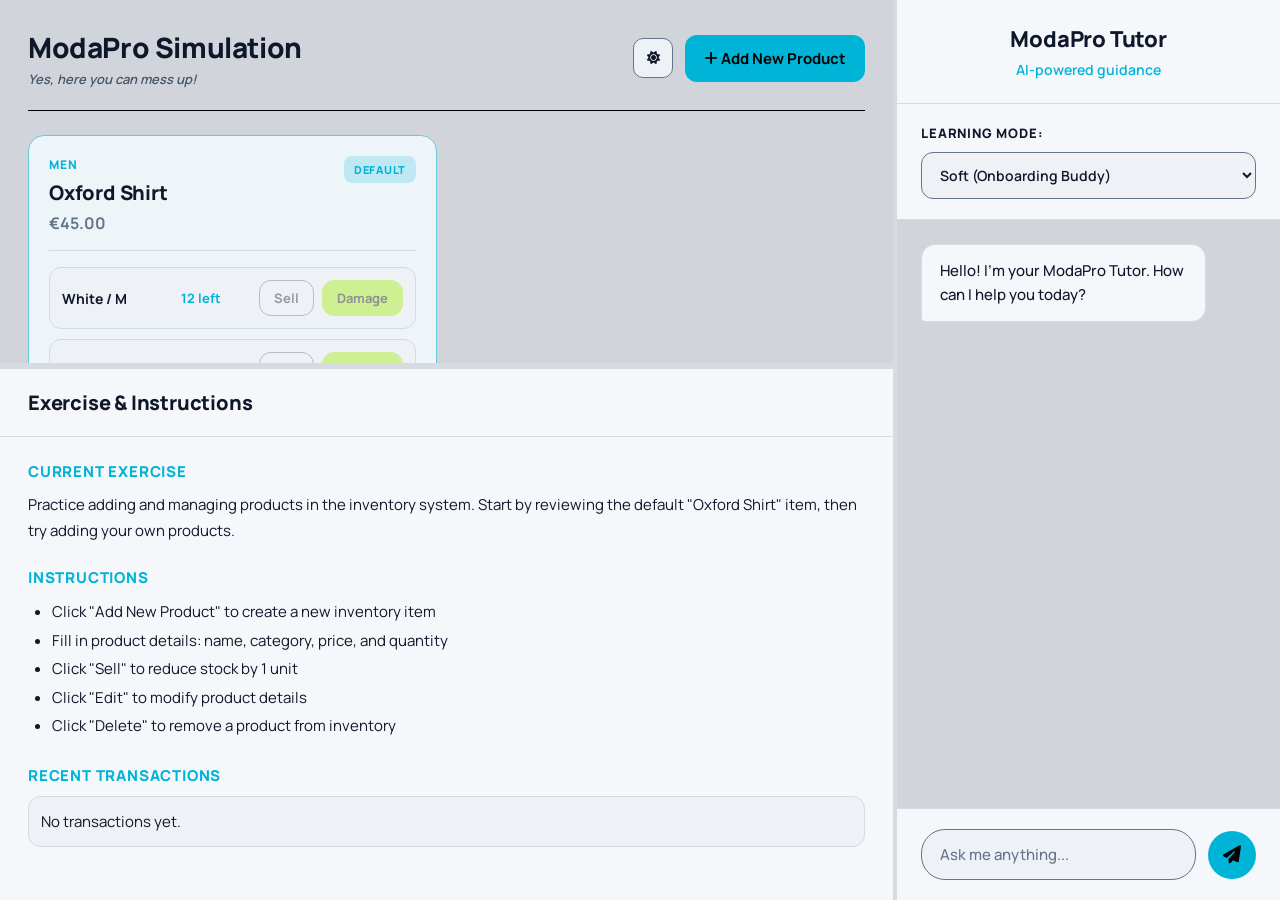
==== commit 7bb90172: "Changes to UI/UX of classroom" ====
--- a/web/classroom/index.html
+++ b/web/classroom/index.html
@@ -4,6 +4,16 @@
     <meta charset="UTF-8">
     <meta name="viewport" content="width=device-width, initial-scale=1.0">
     <title>ModaPro Classroom</title>
+    
+    <!-- Theme Init -->
+    <script>
+    (function () {
+        const stored = localStorage.getItem("theme");
+        const systemLight = window.matchMedia("(prefers-color-scheme: light)").matches;
+        const theme = stored ?? (systemLight ? "light" : "dark");
+        if (theme === "light") document.documentElement.setAttribute("data-theme", "light");
+    })();
+    </script>
     
     <!-- Fonts -->
     <link rel="preconnect" href="https://fonts.googleapis.com">
@@ -24,10 +34,18 @@
             <!-- Top Section: Inventory Panel -->
             <div class="inventory-section">
                 <div class="section-header">
-                    <h2>Inventory Simulator</h2>
-                    <button id="sim-btn-add-item" class="btn btn-primary">
-                        <i class="fas fa-plus"></i> Add New Product
-                    </button>
+                    <div>
+                        <h2>ModaPro Simulation</h2>
+                        <p class="section-subtitle">Yes, here you can mess up!</p>
+                    </div>
+                    <div style="display: flex; gap: 12px; align-items: center;">
+                        <button id="theme-toggle" aria-label="Toggle theme">
+                            <i class="fa-solid fa-moon"></i>
+                        </button>
+                        <button id="sim-btn-add-item" class="btn btn-primary">
+                            <i class="fas fa-plus"></i> Add New Product
+                        </button>
+                    </div>
                 </div>
                 
                 <!-- Inventory Grid -->
@@ -35,6 +53,9 @@
                     <!-- Products will be rendered here by simulation.js -->
                 </div>
             </div>
+            
+            <!-- HORIZONTAL DIVIDER -->
+            <div class="resizable-divider horizontal"></div>
             
             <!-- Bottom Section: Exercise & Instructions -->
             <div class="exercise-section">
@@ -67,7 +88,7 @@
         </div>
         
         <!-- VERTICAL DIVIDER -->
-        <div id="classroom-divider"></div>
+        <div id="classroom-divider" class="resizable-divider vertical"></div>
         
         <!-- RIGHT SIDE: Tutor Chat (30%) -->
         <div id="tutor-pane">
@@ -125,6 +146,7 @@
                 <select name="category" required>
                     <option value="Men">Men</option>
                     <option value="Women">Women</option>
+                    <option value="Kids">Kids</option>
                     <option value="Accessories">Accessories</option>
                 </select>
                 
@@ -156,6 +178,7 @@
                 <select name="category" required>
                     <option value="Men">Men</option>
                     <option value="Women">Women</option>
+                    <option value="Kids">Kids</option>
                     <option value="Accessories">Accessories</option>
                 </select>
                 
@@ -238,6 +261,6 @@
     </div>
     
     <!-- Scripts -->
-    <script src="js/classroom.js"></script>
+    <script src="classroom.js"></script>
 </body>
 </html>
--- a/web/styles.css
+++ b/web/styles.css
@@ -870,6 +870,12 @@
   margin-right: -110px;
 }
 
+body.classroom #theme-toggle {
+  position: static;
+  width: 40px;
+  height: 40px;
+}
+
 #theme-toggle:hover {
   background: color-mix(in srgb, var(--accent) 12%, transparent);
   border-color: var(--toggle-border-hover);
@@ -903,6 +909,35 @@
   border-color: var(--danger);
 }
 
+/* ========== RESIZABLE DIVIDERS ========== */
+.resizable-divider {
+  background: var(--card-border);
+  position: relative;
+  z-index: 10;
+}
+
+.resizable-divider.vertical {
+  width: 4px;
+  cursor: ew-resize;
+  flex-shrink: 0;
+  transition: background 0.2s ease;
+}
+
+.resizable-divider.vertical:hover {
+  background: var(--accent);
+}
+
+.resizable-divider.horizontal {
+  height: 4px;
+  cursor: ns-resize;
+  flex-shrink: 0;
+  transition: background 0.2s ease;
+}
+
+.resizable-divider.horizontal:hover {
+  background: var(--accent);
+}
+
 /* ========== CLASSROOM LAYOUT ========== */
 body.classroom {
   display: block;
@@ -926,9 +961,15 @@
 }
 
 #classroom-divider {
-  width: 1px;
+  width: 4px;
   background: var(--card-border);
   flex-shrink: 0;
+  cursor: ew-resize;
+  transition: background 0.2s ease;
+}
+
+#classroom-divider:hover {
+  background: var(--accent);
 }
 
 #tutor-pane {
@@ -957,11 +998,19 @@
 }
 
 .section-header h2 {
-  margin: 0;
+  margin: 0 0 4px 0;
   font-size: 28px;
   font-weight: 800;
   color: var(--text);
   letter-spacing: -0.4px;
+}
+
+.section-subtitle {
+  margin: 0;
+  font-size: 13px;
+  color: var(--accent);
+  font-weight: 600;
+  font-style: italic;
 }
 
 .inventory-grid {
@@ -1083,12 +1132,12 @@
 
 /* ========== EXERCISE SECTION ========== */
 .exercise-section {
-  flex: 0 0 auto;
-  max-height: 35%;
+  flex: 1 1 25%;
   display: flex;
   flex-direction: column;
   background: var(--surface);
   border-top: 1px solid var(--card-border);
+  min-height: 0;
 }
 
 .exercise-header {
@@ -1169,8 +1218,8 @@
 /* ========== TUTOR PANE ========== */
 .tutor-header {
   padding: 24px;
-  background: linear-gradient(135deg, var(--accent) 0%, #6366f1 100%);
-  color: white;
+  background: var(--surface);
+  border-bottom: 1px solid var(--card-border);
   text-align: center;
   flex-shrink: 0;
 }
@@ -1180,13 +1229,14 @@
   font-size: 22px;
   font-weight: 800;
   letter-spacing: -0.2px;
+  color: var(--text);
 }
 
 .tutor-header p {
   margin: 0;
   font-size: 14px;
-  opacity: 0.95;
   font-weight: 600;
+  color: var(--accent);
 }
 
 .tutor-mode {
@@ -1505,7 +1555,11 @@
 .modal-content select:focus {
   outline: none;
   border-color: var(--accent);
-  box-shadow: 0 0 0 1px var(--ring);
+  box-shadow: 0 0 0 2px var(--accent);
+}
+
+.modal-content input:required:invalid {
+  border-color: var(--accent);
 }
 
 .button-group {
@@ -1573,14 +1627,17 @@
   position: fixed;
   bottom: 20px;
   right: 20px;
-  padding: 12px 20px;
+  padding: 14px 22px;
   border-radius: 12px;
-  font-size: 14px;
-  font-weight: 600;
+  font-size: 15px;
+  font-weight: 700;
   opacity: 0;
   transition: opacity 0.3s ease;
   z-index: 2000;
   box-shadow: 0 4px 12px rgba(0, 0, 0, 0.2);
+  border: 2px solid var(--accent);
+  background: var(--surface);
+  color: var(--accent);
 }
 
 .toast.visible {
@@ -1588,13 +1645,15 @@
 }
 
 .toast-success {
-  background: #10b981;
-  color: white;
+  border-color: var(--accent);
+  background: var(--surface);
+  color: var(--accent);
 }
 
 .toast-error {
-  background: var(--danger);
-  color: white;
+  border-color: var(--accent);
+  background: var(--surface);
+  color: var(--accent);
 }
 
 /* Scrollbar Styling */
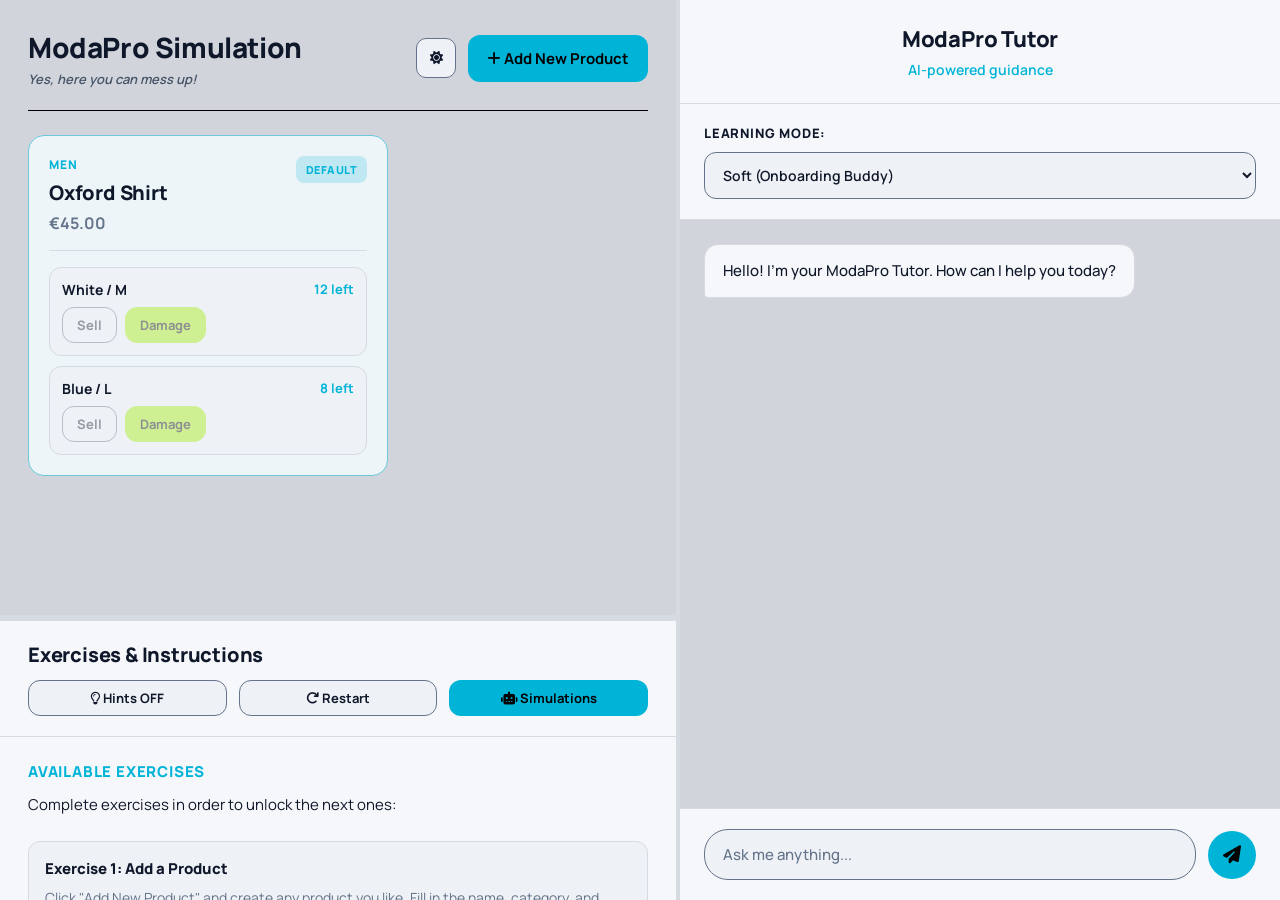
==== commit 8414d9ac: "Added exercise plan, will make more changes soon" ====
--- a/web/classroom/index.html
+++ b/web/classroom/index.html
@@ -60,7 +60,7 @@
             <!-- Bottom Section: Exercise & Instructions -->
             <div class="exercise-section">
                 <div class="exercise-header">
-                    <h3>Exercise & Instructions</h3>
+                    <h3>Exercises & Instructions</h3>
                 </div>
                 <div class="exercise-content">
                     <div class="exercise-item">
@@ -186,7 +186,6 @@
                 <input type="number" name="price" step="0.01" required>
                 
                 <div class="button-group">
-                    <button type="button" id="sim-btn-delete-product" class="btn btn-danger">Delete</button>
                     <button type="button" id="sim-btn-cancel-edit-modal" class="btn btn-secondary">Cancel</button>
                     <button type="submit" class="btn btn-primary">Update</button>
                 </div>
@@ -261,6 +260,8 @@
     </div>
     
     <!-- Scripts -->
+    <script src="../exercises/hint-overlay.js"></script>
+    <script src="../exercises/exercise-engine.js"></script>
     <script src="classroom.js"></script>
 </body>
 </html>
--- a/web/styles.css
+++ b/web/styles.css
@@ -953,7 +953,7 @@
 }
 
 #simulator-pane {
-  width: 70%;
+  flex: 1;
   display: flex;
   flex-direction: column;
   background: var(--bg);
@@ -973,7 +973,9 @@
 }
 
 #tutor-pane {
-  width: 30%;
+  width: 600px;
+  min-width: 380px;
+  max-width: 600px;
   display: flex;
   flex-direction: column;
   background: var(--bg);
@@ -982,7 +984,7 @@
 
 /* ========== INVENTORY SECTION ========== */
 .inventory-section {
-  flex: 1;
+  flex: 2;
   display: flex;
   flex-direction: column;
   padding: 28px;
@@ -1015,8 +1017,9 @@
 
 .inventory-grid {
   display: grid;
-  grid-template-columns: repeat(auto-fill, minmax(320px, 1fr));
+  grid-template-columns: repeat(auto-fill, minmax(360px, 360px));
   gap: 20px;
+  align-items: start;
 }
 
 .sim-card {
@@ -1102,9 +1105,9 @@
 }
 
 .variant-row {
-  display: flex;
-  justify-content: space-between;
-  align-items: center;
+  display: grid;
+  grid-template-columns: 1fr auto;
+  grid-template-rows: auto auto;
   gap: 8px;
   padding: 12px;
   background: var(--input-surface);
@@ -1116,23 +1119,43 @@
 .variant-info {
   font-weight: 700;
   color: var(--text);
-  flex: 1;
+  grid-column: 1;
+  grid-row: 1;
 }
 
 .variant-stock {
   font-size: 13px;
   font-weight: 700;
   color: var(--accent);
-  min-width: 70px;
+  grid-column: 2;
+  grid-row: 1;
+  text-align: right;
 }
 
 .variant-stock.out {
   color: var(--danger);
 }
 
+.variant-actions {
+  grid-column: 1 / -1;
+  grid-row: 2;
+  display: grid;
+  grid-template-columns: 1fr 1fr;
+  gap: 8px;
+}
+
+.variant-actions-row {
+  display: flex;
+  gap: 8px;
+}
+
+.variant-actions-row .btn {
+  flex: 1;
+}
+
 /* ========== EXERCISE SECTION ========== */
 .exercise-section {
-  flex: 1 1 25%;
+  flex: 1;
   display: flex;
   flex-direction: column;
   background: var(--surface);
@@ -1656,6 +1679,115 @@
   color: var(--accent);
 }
 
+/* ========== HINT OVERLAYS ========== */
+.hint-overlay {
+  position: fixed;
+  z-index: 9999;
+  pointer-events: none;
+  opacity: 0;
+  transform: translateY(-8px);
+  transition: opacity 0.3s ease, transform 0.3s ease;
+}
+
+.hint-overlay.visible {
+  opacity: 1;
+  transform: translateY(0);
+}
+
+.hint-overlay.below {
+  transform: translateY(8px);
+}
+
+.hint-overlay.below.visible {
+  transform: translateY(0);
+}
+
+.hint-content {
+  display: flex;
+  align-items: center;
+  gap: 8px;
+  padding: 8px 12px;
+  background: var(--accent);
+  color: var(--accent-contrast);
+  border-radius: 10px;
+  font-size: 12px;
+  font-weight: 700;
+  box-shadow: 0 4px 16px rgba(0, 180, 216, 0.4);
+  border: 1px solid color-mix(in srgb, var(--accent) 80%, transparent);
+  max-width: 250px;
+  word-wrap: break-word;
+  white-space: normal;
+  line-height: 1.4;
+}
+
+.hint-content i {
+  font-size: 14px;
+  color: var(--accent-text);
+}
+
+.hint-arrow {
+  position: absolute;
+  left: 50%;
+  transform: translateX(-50%);
+  width: 0;
+  height: 0;
+  border-left: 6px solid transparent;
+  border-right: 6px solid transparent;
+  border-top: 6px solid var(--accent);
+  bottom: -6px;
+}
+
+.hint-overlay.below .hint-arrow {
+  bottom: auto;
+  top: -6px;
+  border-top: none;
+  border-bottom: 6px solid var(--accent);
+}
+
+#hints-toggle.active {
+  background: color-mix(in srgb, var(--accent) 15%, var(--input-surface));
+  border-color: var(--accent);
+  color: var(--accent);
+}
+
+.exercise-list-item {
+  padding: 16px;
+  margin: 12px 0;
+  background: var(--input-surface);
+  border: 1px solid var(--card-border);
+  border-radius: 12px;
+  transition: all 0.2s ease;
+}
+
+.exercise-list-item:hover {
+  border-color: var(--accent);
+  transform: translateY(-1px);
+}
+
+.exercise-list-item h4 {
+  margin: 0 0 8px 0;
+  font-size: 15px;
+  font-weight: 800;
+  color: var(--text);
+}
+
+.exercise-list-item p {
+  margin: 0 0 12px 0;
+  font-size: 14px;
+  color: var(--muted);
+  line-height: 1.5;
+}
+
+.exercise-list-item .btn {
+  width: 100%;
+}
+
+.variant-row.error {
+  border-color: #FFEB3B;
+  background: color-mix(in srgb, #FFEB3B 15%, var(--input-surface));
+  box-shadow: 0 0 8px rgba(255, 235, 59, 0.3);
+}
+
 /* Scrollbar Styling */
 ::-webkit-scrollbar {
   width: 8px;
@@ -1674,3 +1806,84 @@
 ::-webkit-scrollbar-thumb:hover {
   background: color-mix(in srgb, var(--muted) 60%, transparent);
 }
+/* ========== HINTS (EXERCISE SYSTEM) ========== */
+.hint-overlay {
+    position: fixed;
+    background: color-mix(in srgb, var(--accent) 12%, transparent);
+    border: 1px solid color-mix(in srgb, var(--accent) 45%, var(--control-border));
+    border-radius: 12px;
+    padding: 12px 14px;
+    box-shadow: 0 8px 32px rgba(0, 0, 0, 0.15);
+    z-index: 10000;
+    max-width: 220px;
+    width: max-content;
+    pointer-events: none;
+    opacity: 0;
+    transform: translateY(-8px) scale(0.95);
+    transition: opacity 0.3s ease, transform 0.3s ease;
+    font-size: 13px;
+    font-weight: 500;
+    color: var(--text);
+    white-space: normal;
+    word-wrap: break-word;
+    word-break: break-word;
+    overflow-wrap: break-word;
+    line-height: 1.4;
+}
+
+.hint-overlay.visible {
+    opacity: 1;
+    transform: translateY(0) scale(1);
+}
+
+.hint-overlay.below {
+    transform: translateY(0) scale(1);
+}
+
+.hint-overlay.below.visible {
+    transform: translateY(0) scale(1);
+}
+
+.hint-content {
+    display: flex;
+    align-items: flex-start;
+    gap: 8px;
+    line-height: 1.4;
+}
+
+.hint-content i {
+    color: var(--accent);
+    font-size: 14px;
+    flex-shrink: 0;
+    margin-top: 2px;
+}
+
+.hint-content span {
+    flex: 1;
+    word-break: break-word;
+    overflow-wrap: break-word;
+}
+
+.hint-arrow {
+    position: absolute;
+    width: 8px;
+    height: 8px;
+    background: inherit;
+    border: inherit;
+    border-right: none;
+    border-bottom: none;
+    border-radius: 2px;
+    top: -4px;
+    left: 50%;
+    transform: translateX(-50%) rotate(45deg);
+    box-shadow: -2px -2px 4px rgba(0, 0, 0, 0.05);
+}
+
+.hint-overlay.below .hint-arrow {
+    top: auto;
+    bottom: -4px;
+    border-right: 1px solid inherit;
+    border-bottom: 1px solid inherit;
+    border-top: none;
+    border-left: none;
+}
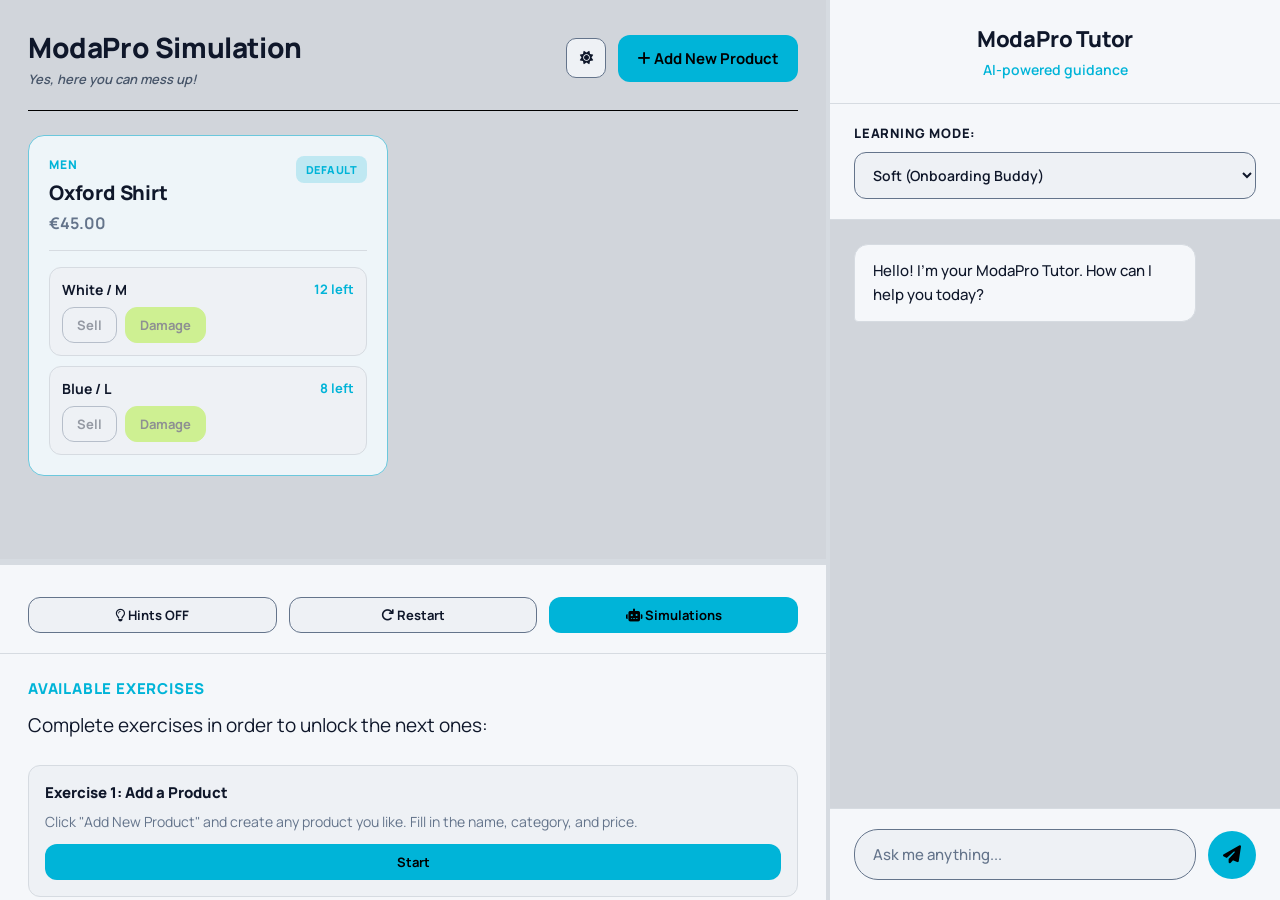
==== commit f4a1a7c1: "Resize Vertical separation in classroom" ====
--- a/web/classroom/index.html
+++ b/web/classroom/index.html
@@ -1,36 +1,38 @@
 <!DOCTYPE html>
 <html lang="en">
+
 <head>
     <meta charset="UTF-8">
     <meta name="viewport" content="width=device-width, initial-scale=1.0">
     <title>ModaPro Classroom</title>
-    
+
     <!-- Theme Init -->
     <script>
-    (function () {
-        const stored = localStorage.getItem("theme");
-        const systemLight = window.matchMedia("(prefers-color-scheme: light)").matches;
-        const theme = stored ?? (systemLight ? "light" : "dark");
-        if (theme === "light") document.documentElement.setAttribute("data-theme", "light");
-    })();
+        (function () {
+            const stored = localStorage.getItem("theme");
+            const systemLight = window.matchMedia("(prefers-color-scheme: light)").matches;
+            const theme = stored ?? (systemLight ? "light" : "dark");
+            if (theme === "light") document.documentElement.setAttribute("data-theme", "light");
+        })();
     </script>
-    
+
     <!-- Fonts -->
     <link rel="preconnect" href="https://fonts.googleapis.com">
     <link rel="preconnect" href="https://fonts.gstatic.com" crossorigin>
     <link href="https://fonts.googleapis.com/css2?family=Manrope:wght@400;600;700;800&display=swap" rel="stylesheet">
     <link rel="stylesheet" href="https://cdnjs.cloudflare.com/ajax/libs/font-awesome/6.5.0/css/all.min.css">
-    
+
     <!-- Styles -->
     <link rel="stylesheet" href="../styles.css">
 </head>
+
 <body class="classroom">
     <!-- Main Container: 70% left (simulator) + 30% right (tutor) -->
     <div id="classroom-grid">
-        
+
         <!-- LEFT SIDE: Inventory Simulation (70%) -->
         <div id="simulator-pane">
-            
+
             <!-- Top Section: Inventory Panel -->
             <div class="inventory-section">
                 <div class="section-header">
@@ -47,25 +49,25 @@
                         </button>
                     </div>
                 </div>
-                
+
                 <!-- Inventory Grid -->
                 <div id="sim-inventory-grid" class="inventory-grid">
                     <!-- Products will be rendered here by simulation.js -->
                 </div>
             </div>
-            
+
             <!-- HORIZONTAL DIVIDER -->
             <div class="resizable-divider horizontal"></div>
-            
+
             <!-- Bottom Section: Exercise & Instructions -->
             <div class="exercise-section">
                 <div class="exercise-header">
-                    <h3>Exercises & Instructions</h3>
                 </div>
                 <div class="exercise-content">
                     <div class="exercise-item">
                         <h4>Current Exercise</h4>
-                        <p>Practice adding and managing products in the inventory system. Start by reviewing the default "Oxford Shirt" item, then try adding your own products.</p>
+                        <p>Practice adding and managing products in the inventory system. Start by reviewing the default
+                            "Oxford Shirt" item, then try adding your own products.</p>
                     </div>
                     <div class="exercise-item">
                         <h4>Instructions</h4>
@@ -86,17 +88,17 @@
                 </div>
             </div>
         </div>
-        
+
         <!-- VERTICAL DIVIDER -->
         <div id="classroom-divider" class="resizable-divider vertical"></div>
-        
+
         <!-- RIGHT SIDE: Tutor Chat (30%) -->
         <div id="tutor-pane">
             <div class="tutor-header">
                 <h2>ModaPro Tutor</h2>
                 <p>AI-powered guidance</p>
             </div>
-            
+
             <!-- Mode Selector -->
             <div class="tutor-mode">
                 <label>Learning Mode:</label>
@@ -106,7 +108,7 @@
                     <option value="realistic">Realistic (Manager)</option>
                 </select>
             </div>
-            
+
             <!-- Chat History (Scrollable) -->
             <div id="tutor-chat-history" class="tutor-chat-history">
                 <div class="tutor-message tutor-system">
@@ -115,22 +117,17 @@
                     </div>
                 </div>
             </div>
-            
+
             <!-- Chat Input -->
             <div class="tutor-input">
-                <input 
-                    type="text" 
-                    id="tutor-user-input" 
-                    placeholder="Ask me anything..."
-                    autocomplete="off"
-                />
+                <input type="text" id="tutor-user-input" placeholder="Ask me anything..." autocomplete="off" />
                 <button id="tutor-send-btn" class="btn-send">
                     <i class="fas fa-paper-plane"></i>
                 </button>
             </div>
         </div>
     </div>
-    
+
     <!-- MODAL: Add Product -->
     <div id="sim-add-item-modal" class="modal hidden">
         <div class="modal-content">
@@ -141,7 +138,7 @@
             <form id="sim-add-product-form">
                 <label>Product Name *</label>
                 <input type="text" name="name" required placeholder="e.g. Vintage Denim Jacket">
-                
+
                 <label>Category *</label>
                 <select name="category" required>
                     <option value="Men">Men</option>
@@ -149,10 +146,10 @@
                     <option value="Kids">Kids</option>
                     <option value="Accessories">Accessories</option>
                 </select>
-                
+
                 <label>Price (€) *</label>
                 <input type="number" name="price" step="0.01" required placeholder="0.00">
-                
+
                 <div class="button-group">
                     <button type="button" id="sim-btn-cancel-modal" class="btn btn-secondary">Cancel</button>
                     <button type="submit" class="btn btn-primary">Add Product</button>
@@ -160,7 +157,7 @@
             </form>
         </div>
     </div>
-    
+
     <!-- MODAL: Edit Product -->
     <div id="sim-edit-item-modal" class="modal hidden">
         <div class="modal-content">
@@ -170,10 +167,10 @@
             </div>
             <form id="sim-edit-product-form">
                 <input type="hidden" name="id">
-                
+
                 <label>Product Name *</label>
                 <input type="text" name="name" required>
-                
+
                 <label>Category *</label>
                 <select name="category" required>
                     <option value="Men">Men</option>
@@ -181,10 +178,10 @@
                     <option value="Kids">Kids</option>
                     <option value="Accessories">Accessories</option>
                 </select>
-                
+
                 <label>Price (€) *</label>
                 <input type="number" name="price" step="0.01" required>
-                
+
                 <div class="button-group">
                     <button type="button" id="sim-btn-cancel-edit-modal" class="btn btn-secondary">Cancel</button>
                     <button type="submit" class="btn btn-primary">Update</button>
@@ -192,7 +189,7 @@
             </form>
         </div>
     </div>
-    
+
     <!-- MODAL: Add Variant -->
     <div id="sim-variant-modal" class="modal hidden">
         <div class="modal-content">
@@ -203,7 +200,7 @@
             <form id="sim-variant-form">
                 <label>Color *</label>
                 <input type="text" name="color" required placeholder="e.g. Red">
-                
+
                 <label>Size *</label>
                 <select name="size" required>
                     <option value="XS">XS</option>
@@ -214,10 +211,10 @@
                     <option value="XXL">XXL</option>
                     <option value="OneSize">One Size</option>
                 </select>
-                
+
                 <label>Stock *</label>
                 <input type="number" name="stock" min="0" value="0" required>
-                
+
                 <div class="button-group">
                     <button type="button" id="sim-btn-cancel-variant-modal" class="btn btn-secondary">Cancel</button>
                     <button type="submit" class="btn btn-primary">Add Variant</button>
@@ -225,7 +222,7 @@
             </form>
         </div>
     </div>
-    
+
     <!-- MODAL: Edit Variant -->
     <div id="sim-edit-variant-modal" class="modal hidden">
         <div class="modal-content">
@@ -236,7 +233,7 @@
             <form id="sim-edit-variant-form">
                 <label>Color *</label>
                 <input type="text" name="color" required>
-                
+
                 <label>Size *</label>
                 <select name="size" required>
                     <option value="XS">XS</option>
@@ -247,21 +244,23 @@
                     <option value="XXL">XXL</option>
                     <option value="OneSize">One Size</option>
                 </select>
-                
+
                 <label>Stock *</label>
                 <input type="number" name="stock" min="0" required>
-                
-                <div class="button-group">
-                    <button type="button" id="sim-btn-cancel-edit-variant-modal" class="btn btn-secondary">Cancel</button>
+
+                <div class="button-group">
+                    <button type="button" id="sim-btn-cancel-edit-variant-modal"
+                        class="btn btn-secondary">Cancel</button>
                     <button type="submit" class="btn btn-primary">Update Variant</button>
                 </div>
             </form>
         </div>
     </div>
-    
+
     <!-- Scripts -->
     <script src="../exercises/hint-overlay.js"></script>
     <script src="../exercises/exercise-engine.js"></script>
     <script src="classroom.js"></script>
 </body>
-</html>
+
+</html>
--- a/web/styles.css
+++ b/web/styles.css
@@ -1,5 +1,5 @@
 /* ========== THEME TOKENS ========== */
-:root{
+:root {
   --bg: #0B1220;
   --surface: #111A2E;
   --text: #EAF2FF;
@@ -16,10 +16,10 @@
   --accent-text: #9FEF00;
   --accent-contrast: #071427;
 
-  --bg-grad-1: rgba(0,180,216,.25);
-  --bg-grad-2: rgba(0,180,216,.25);
-
-  --button-bg: rgba(255,255,255,.02);
+  --bg-grad-1: rgba(0, 180, 216, .25);
+  --bg-grad-2: rgba(0, 180, 216, .25);
+
+  --button-bg: rgba(255, 255, 255, .02);
   --icon-bg: transparent;
   --toggle-bg: transparent;
 
@@ -27,7 +27,7 @@
   --button-border-hover: color-mix(in srgb, var(--accent) 45%, var(--control-border));
   --icon-border-hover: color-mix(in srgb, var(--accent) 55%, var(--control-border));
   --toggle-border-hover: color-mix(in srgb, var(--accent) 60%, var(--control-border));
-  --input-surface: rgba(255,255,255,0.02);
+  --input-surface: rgba(255, 255, 255, 0.02);
 
   --subtext: var(--muted);
   --danger: #EF4444;
@@ -52,8 +52,8 @@
   --accent-text: #92db00;
   --accent-contrast: #000000;
 
-  --bg-grad-1: rgba(0,180,216,.65);
-  --bg-grad-2: rgba(0,180,216,.65);
+  --bg-grad-1: rgba(0, 180, 216, .65);
+  --bg-grad-2: rgba(0, 180, 216, .65);
 
   --button-bg: color-mix(in srgb, var(--surface) 88%, transparent);
   --icon-bg: color-mix(in srgb, var(--surface) 88%, transparent);
@@ -69,16 +69,22 @@
 }
 
 /* ========== BASE ========== */
-*{ box-sizing: border-box; }
-
-body{
+* {
+  box-sizing: border-box;
+}
+
+html {
+  scroll-behavior: smooth;
+}
+
+body {
   margin: 0;
   font-family: "Manrope", ui-sans-serif, system-ui, -apple-system, Segoe UI, Roboto, Arial;
   font-weight: 400;
   background:
-  radial-gradient(1200px 800px at 20% 50%, var(--bg-grad-1), transparent 70%),
-  radial-gradient(1000px 800px at 80% 50%, var(--bg-grad-2), transparent 70%),
-  var(--bg);
+    radial-gradient(1200px 800px at 20% 50%, var(--bg-grad-1), transparent 70%),
+    radial-gradient(1000px 800px at 80% 50%, var(--bg-grad-2), transparent 70%),
+    var(--bg);
   background-attachment: fixed;
   color: var(--text);
   min-height: 100vh;
@@ -89,145 +95,237 @@
   overflow-y: scroll;
 }
 
-body.landing{
+body.landing {
   display: block;
   place-items: unset;
   align-content: unset;
   padding: 28px 24px 80px;
 }
 
-body.landing main{
+body.landing main {
   display: flex;
   flex-direction: column;
   align-items: stretch;
   gap: 64px;
+  padding: 28px 0 64px;
 }
 
 /* ========== LANDING ========== */
-.nav{
+.nav {
   display: flex;
   align-items: center;
   justify-content: space-between;
   max-width: 1100px;
   margin: 0 auto 46px;
   width: 100%;
-}
-
-.brand{
+  gap: 48px;
+}
+
+.brand {
   display: flex;
   align-items: center;
   gap: 2px;
-  margin-left: -150px;
-}
-
-.brand-mark{
+  margin-left: 0;
+}
+
+.brand-mark {
   width: 54px;
   height: 54px;
   flex: 0 0 auto;
   transform: translateY(1px);
 }
 
-.logo-text{
+.logo-text {
   font-weight: 600;
   letter-spacing: 0.6px;
   opacity: 0.95;
   font-size: 22px;
 }
 
+.nav-links {
+  display: flex;
+  align-items: center;
+  gap: 32px;
+  margin: 0 auto;
+}
+
+.nav-links a {
+  color: var(--text);
+  text-decoration: none;
+  font-weight: 500;
+  font-size: 15px;
+  opacity: 0.85;
+  transition: opacity 0.2s ease;
+}
+
+.nav-links a:hover {
+  opacity: 1;
+  text-decoration: none;
+}
+
+.nav-right {
+  display: flex;
+  align-items: center;
+  gap: 12px;
+}
+
 body.landing .logo-text,
-body.landing .hero-text h1{
+body.landing .hero-text h1 {
   font-family: "Quicksand", "Manrope", ui-sans-serif, system-ui, -apple-system, Segoe UI, Roboto, Arial;
 }
 
-.hero{
+.hero {
   display: grid;
   grid-template-columns: minmax(0, 1fr) minmax(0, 1fr);
-  gap: 52px;
+  gap: 80px;
   align-items: center;
   max-width: 1100px;
   margin: 0 auto;
   width: 100%;
-  min-height: calc(100vh - 140px);
-}
-
-.hero-text{
-  display: grid;
-  gap: 16px;
-  align-items: start;
-}
-
-.hero-brand{
+  min-height: calc(100vh - 260px);
+}
+
+.hero-text {
+  display: flex;
+  flex-direction: column;
+  gap: 32px;
+  align-items: center;
+  max-width: 560px;
+  margin-top: 0;
+  margin-left: -20px;
+  min-height: auto;
+  animation: heroTextEnter 0.8s ease-out forwards;
+}
+
+@keyframes heroTextEnter {
+  from {
+    opacity: 0;
+    transform: translateY(30px);
+  }
+
+  to {
+    opacity: 1;
+    transform: translateY(0);
+  }
+}
+
+.hero-brand {
   display: flex;
   align-items: center;
   gap: 14px;
 }
 
-.hero-text h1{
+.hero-text h1 {
   margin: 0;
-  font-size: clamp(36px, 5vw, 54px);
-  font-weight: 600;
-  letter-spacing: -0.6px;
+  font-size: clamp(42px, 5vw, 56px);
+  font-weight: 700;
+  letter-spacing: -1px;
   white-space: nowrap;
-}
-
-.hero-lead{
+  text-shadow: 0 0 40px rgba(0, 180, 216, 0.15);
+  animation: fadeInUp 0.6s ease-out 0.2s backwards;
+}
+
+@keyframes fadeInUp {
+  from {
+    opacity: 0;
+    transform: translateY(20px);
+  }
+
+  to {
+    opacity: 1;
+    transform: translateY(0);
+  }
+}
+
+.hero-lead {
   margin: 0;
-  font-size: 18px;
-  color: var(--text);
-  opacity: 0.92;
-  max-width: 480px;
-}
-
-.hero-sub{
+  font-size: 22px;
+  color: var(--text);
+  opacity: 0.95;
+  max-width: 520px;
+  margin-top: 0;
+  line-height: 1.5;
+  font-weight: 500;
+  text-align: center;
+  animation: fadeInUp 0.6s ease-out 0.4s backwards;
+}
+
+.hero-sub {
   margin: 0;
   color: var(--subtext);
   max-width: 500px;
   line-height: 1.6;
 }
 
-.primary-btn{
+.primary-btn {
   width: fit-content;
-  padding: 12px 20px;
+  padding: 16px 32px;
   border-radius: 14px;
   border: 1px solid color-mix(in srgb, var(--accent) 60%, transparent);
   background: var(--accent);
   color: var(--accent-contrast);
   font-weight: 800;
-  font-size: 16px;
+  font-size: 18px;
   cursor: pointer;
-}
-
-.primary-btn:hover{
+  margin-top: 0;
+  text-decoration: none;
+  align-self: center;
+  margin-left: 0;
+  transition: all 0.2s ease;
+}
+
+.hero .primary-btn {
+  animation: fadeInUp 0.6s ease-out 0.6s backwards;
+}
+
+.primary-btn:hover {
   background: var(--accent-hover);
-}
-
-.primary-btn:active{
+  text-decoration: none;
+  transform: translateY(-2px);
+}
+
+.primary-btn:active {
   background: var(--accent);
 }
 
-.hero-flow{
+.hero-flow {
   position: relative;
-  min-height: 360px;
+  min-height: 440px;
+  margin-top: 0;
+  margin-left: 0;
+  margin-right: -150px;
   border-radius: 28px;
-  background:
-    radial-gradient(140px 140px at 30% 30%, color-mix(in srgb, var(--accent) 45%, transparent), transparent 70%),
-    radial-gradient(200px 200px at 70% 70%, color-mix(in srgb, var(--accent-text) 35%, transparent), transparent 70%),
-    linear-gradient(135deg, color-mix(in srgb, var(--surface) 75%, transparent), color-mix(in srgb, var(--surface) 92%, transparent));
-  border: 1px solid var(--card-border);
+  background: color-mix(in srgb, var(--surface) 40%, transparent);
+  border: 1px solid color-mix(in srgb, var(--card-border) 50%, transparent);
   overflow: hidden;
-}
-
-.hero-flow::before{
-  content: "";
+  transform: scale(0.85);
+  animation: heroBoxEnter 0.8s ease-out 0.3s backwards;
+}
+
+@keyframes heroBoxEnter {
+  from {
+    opacity: 0;
+    transform: scale(0.85) translateX(40px);
+  }
+
+  to {
+    opacity: 1;
+    transform: scale(0.85) translateX(0);
+  }
+}
+
+.hero-ui {
   position: absolute;
-  inset: 14% 12% 18% 16%;
-  border-radius: 46% 54% 62% 38% / 46% 38% 62% 54%;
-  background: linear-gradient(135deg, rgba(0,180,216,0.38), rgba(163,230,53,0.32));
-  filter: blur(6px);
-  opacity: 0.7;
-}
-
-.flow-section{
+  inset: 3% 3%;
+  width: 94%;
+  height: 94%;
+  border-radius: 22px;
+  object-fit: contain;
+  object-position: center;
+  transform: translate(30px, 30px);
+}
+
+.flow-section {
   max-width: 1100px;
   margin: 80px auto 0;
   display: grid;
@@ -236,14 +334,14 @@
   width: 100%;
 }
 
-.flow-section h2{
+.flow-section h2 {
   margin: 0 0 8px 0;
   font-size: 28px;
   font-weight: 600;
   letter-spacing: -0.4px;
 }
 
-.flow-step{
+.flow-step {
   padding: 18px 22px;
   border-radius: 16px;
   border: 1px solid var(--card-border);
@@ -254,49 +352,53 @@
   transition: opacity 0.6s ease, transform 0.6s ease;
 }
 
-.flow-step.is-visible{
+.flow-step.is-visible {
   opacity: 1;
   transform: translateY(0);
 }
 
-.flow-step h3{
+.flow-step h3 {
   margin: 0 0 8px 0;
   font-size: 18px;
   font-weight: 600;
   color: var(--text);
 }
 
-.flow-step p{
+.flow-step p {
   margin: 0 0 6px 0;
   color: var(--subtext);
 }
 
-@media (max-width: 900px){
-  .flow-section{
+.flow-step p:last-child {
+  margin-bottom: 0;
+}
+
+@media (max-width: 900px) {
+  .flow-section {
     margin-top: 48px;
   }
 }
 
-.flow-step.is-visible{
+.flow-step.is-visible {
   opacity: 1;
   transform: translateY(0);
 }
 
-@media (prefers-reduced-motion: reduce){
-  .flow-step{
+@media (prefers-reduced-motion: reduce) {
+  .flow-step {
     opacity: 1;
     transform: none;
     transition: none;
   }
 }
 
-.section{
+.section {
   max-width: 1100px;
   margin: 96px auto 0;
   width: 100%;
 }
 
-.reveal-section{
+.reveal-section {
   opacity: 0;
   transform: translateY(24px);
   transition: opacity 0.6s ease, transform 0.6s ease;
@@ -304,67 +406,67 @@
   pointer-events: none;
 }
 
-.reveal-section.is-visible{
+.reveal-section.is-visible {
   opacity: 1;
   transform: translateY(0);
   visibility: visible;
   pointer-events: auto;
 }
 
-.section-header{
+.section-header {
   display: grid;
   gap: 10px;
   padding-bottom: 22px;
   border-bottom: 1px solid var(--divider);
 }
 
-.section-header h2{
+.section-header h2 {
   margin: 0;
   font-size: 28px;
   font-weight: 600;
   letter-spacing: -0.4px;
 }
 
-.section-header p{
+.section-header p {
   margin: 0;
   color: var(--subtext);
   max-width: 640px;
 }
 
-.cards{
+.cards {
   margin-top: 28px;
   display: grid;
   grid-template-columns: repeat(3, minmax(0, 1fr));
   gap: 20px;
 }
 
-.card{
+.card {
   padding: 22px 24px;
   border-radius: 18px;
   border: 1px solid var(--card-border);
   background: color-mix(in srgb, var(--surface) 82%, transparent);
 }
 
-.card h3{
+.card h3 {
   margin: 0 0 8px 0;
   font-size: 18px;
   font-weight: 600;
 }
 
-.card p{
+.card p {
   margin: 0;
   color: var(--subtext);
   line-height: 1.6;
 }
 
-.preview-grid{
+.preview-grid {
   margin-top: 28px;
   display: grid;
   grid-template-columns: minmax(0, 1.3fr) minmax(0, 0.7fr);
   gap: 24px;
 }
 
-.preview-card{
+.preview-card {
   border-radius: 22px;
   border: 1px solid var(--card-border);
   background: color-mix(in srgb, var(--surface) 80%, transparent);
@@ -373,14 +475,14 @@
   gap: 18px;
 }
 
-.preview-top{
+.preview-top {
   display: flex;
   align-items: center;
   justify-content: space-between;
   gap: 12px;
 }
 
-.pill{
+.pill {
   display: inline-flex;
   align-items: center;
   padding: 6px 12px;
@@ -391,36 +493,36 @@
   color: var(--subtext);
 }
 
-.pill--accent{
+.pill--accent {
   color: var(--accent);
   border-color: color-mix(in srgb, var(--accent) 40%, var(--card-border));
 }
 
-.preview-body{
+.preview-body {
   display: grid;
   gap: 12px;
 }
 
-.preview-line{
+.preview-line {
   height: 10px;
   border-radius: 999px;
   background: color-mix(in srgb, var(--text) 12%, transparent);
 }
 
-.preview-line--short{
+.preview-line--short {
   width: 40%;
 }
 
-.preview-line--wide{
+.preview-line--wide {
   width: 85%;
 }
 
-.preview-footer{
+.preview-footer {
   display: flex;
   gap: 12px;
 }
 
-.preview-button{
+.preview-button {
   height: 36px;
   width: 140px;
   border-radius: 12px;
@@ -428,42 +530,42 @@
   opacity: 0.65;
 }
 
-.preview-button--ghost{
+.preview-button--ghost {
   background: color-mix(in srgb, var(--surface) 80%, transparent);
   border: 1px solid var(--card-border);
   width: 120px;
   opacity: 1;
 }
 
-.preview-side{
+.preview-side {
   display: grid;
   gap: 16px;
 }
 
-.preview-step{
+.preview-step {
   padding: 18px 20px;
   border-radius: 16px;
   border: 1px solid var(--card-border);
   background: color-mix(in srgb, var(--surface) 84%, transparent);
 }
 
-.preview-step h4{
+.preview-step h4 {
   margin: 0 0 6px 0;
   font-size: 16px;
   font-weight: 600;
 }
 
-.preview-step p{
+.preview-step p {
   margin: 0;
   color: var(--subtext);
   line-height: 1.5;
 }
 
-.final-cta{
+.final-cta {
   margin-bottom: 110px;
 }
 
-.cta-card{
+.cta-card {
   padding: 28px 32px;
   border-radius: 22px;
   border: 1px solid var(--card-border);
@@ -474,122 +576,122 @@
   gap: 24px;
 }
 
-.cta-text h2{
+.cta-text h2 {
   margin: 0 0 8px 0;
   font-size: 26px;
 }
 
-.cta-text p{
+.cta-text p {
   margin: 0;
   color: var(--subtext);
 }
 
-@media (max-width: 980px){
-  .cards{
+@media (max-width: 980px) {
+  .cards {
     grid-template-columns: 1fr;
   }
 
-  .preview-grid{
+  .preview-grid {
     grid-template-columns: 1fr;
   }
 
-  .cta-card{
+  .cta-card {
     flex-direction: column;
     align-items: flex-start;
   }
 }
 
-.flow-ring{
+.flow-ring {
   position: absolute;
   width: 280px;
   height: 280px;
   border-radius: 999px;
-  border: 1px solid rgba(255,255,255,0.12);
+  border: 1px solid rgba(255, 255, 255, 0.12);
   filter: blur(0.2px);
 }
 
-.flow-ring--cyan{
+.flow-ring--cyan {
   top: -60px;
   right: -40px;
-  border-color: rgba(0,180,216,0.5);
-  box-shadow: 0 0 40px rgba(0,180,216,0.25);
-}
-
-.flow-ring--lime{
+  border-color: rgba(0, 180, 216, 0.5);
+  box-shadow: 0 0 40px rgba(0, 180, 216, 0.25);
+}
+
+.flow-ring--lime {
   bottom: -80px;
   left: -40px;
-  border-color: rgba(163,230,53,0.45);
-  box-shadow: 0 0 45px rgba(163,230,53,0.25);
-}
-
-.flow-node{
+  border-color: rgba(163, 230, 53, 0.45);
+  box-shadow: 0 0 45px rgba(163, 230, 53, 0.25);
+}
+
+.flow-node {
   position: absolute;
   width: 110px;
   height: 110px;
   border-radius: 24px;
-  background: rgba(255,255,255,0.05);
-  border: 1px solid rgba(255,255,255,0.1);
+  background: rgba(255, 255, 255, 0.05);
+  border: 1px solid rgba(255, 255, 255, 0.1);
   backdrop-filter: blur(6px);
 }
 
-.flow-node--one{
+.flow-node--one {
   top: 50px;
   left: 70px;
 }
 
-.flow-node--two{
+.flow-node--two {
   top: 160px;
   right: 90px;
   width: 140px;
   height: 140px;
   border-radius: 32px;
-  background: rgba(0,180,216,0.08);
-}
-
-.flow-node--three{
+  background: rgba(0, 180, 216, 0.08);
+}
+
+.flow-node--three {
   bottom: 60px;
   left: 160px;
   width: 80px;
   height: 80px;
   border-radius: 18px;
-  background: rgba(163,230,53,0.1);
-}
-
-@media (max-width: 900px){
-  body.landing{
+  background: rgba(163, 230, 53, 0.1);
+}
+
+@media (max-width: 900px) {
+  body.landing {
     padding: 24px 18px 64px;
   }
 
-  .hero{
+  .hero {
     grid-template-columns: 1fr;
   }
 
-  .hero-flow{
+  .hero-flow {
     min-height: 300px;
   }
 }
 
 
 /* ========== AUTH CARD ========== */
-.auth-box{
+.auth-box {
   width: 100%;
   max-width: 500px;
   background: var(--surface);
   border: 1px solid var(--card-border);
   border-radius: var(--radius);
-  box-shadow: 0 4px 16px rgba(0,0,0,.06);
+  box-shadow: 0 4px 16px rgba(0, 0, 0, .06);
   padding: 26px 26px;
   transition: all .28s ease;
   position: relative;
 }
 
 /* Logo */
-.logo{
+.logo {
   width: 48px;
   height: auto;
 }
 
-.logo-text h1{
+.logo-text h1 {
   margin: 0 0 12px 0;
   font-size: 18px;
   letter-spacing: 0.6px;
@@ -599,7 +701,7 @@
 }
 
 /* Title / description */
-#auth-title{
+#auth-title {
   margin: 0;
   font-size: 30px;
   letter-spacing: -0.3px;
@@ -607,7 +709,7 @@
   text-align: center;
 }
 
-#auth-description{
+#auth-description {
   margin: 9px 0 14px 0;
   color: var(--subtext);
   line-height: 1.4;
@@ -615,24 +717,24 @@
 }
 
 /* ========== FORM ========== */
-form{
+form {
   display: grid;
   gap: 11px;
   margin: 0;
 }
 
-form > div {
+form>div {
   position: relative;
 }
 
-label{
+label {
   font-weight: 700;
   font-size: 13px;
   letter-spacing: 0.2px;
   color: color-mix(in srgb, var(--text) 85%, var(--muted));
 }
 
-input{
+input {
   width: 100%;
   padding: 12px 12px;
   margin-top: 8px;
@@ -644,29 +746,32 @@
   transition: border-color 0.20s ease, box-shadow 0.20s ease;
 }
 
-input::placeholder{
+input::placeholder {
   color: color-mix(in srgb, var(--muted) 80%, transparent);
 }
 
-input:hover{
+input:hover {
   border-color: var(--input-border-hover);
 }
 
-input:focus{
+input:focus {
   border-color: var(--accent);
   box-shadow: 0 0 0 1px var(--ring);
 }
 
 /* Links */
-a{
+a {
   color: var(--accent);
   text-decoration: none;
   font-weight: 500;
 }
-a:hover{ text-decoration: underline; }
+
+a:hover {
+  text-decoration: underline;
+}
 
 /* Forgot password */
-.forgot{
+.forgot {
   text-align: left;
   margin: 7px 0 5px 0;
   font-size: 12px;
@@ -674,14 +779,14 @@
   transition: opacity 0.3s cubic-bezier(0.4, 0, 0.2, 1) 0.2s;
 }
 
-.auth-box[data-mode="register"] .forgot{
+.auth-box[data-mode="register"] .forgot {
   opacity: 0;
   transition: opacity 0.2s cubic-bezier(0.4, 0, 0.2, 1);
 }
 
 /* Primary button */
 
-#primary-button{
+#primary-button {
   margin-top: -17px;
   width: 100%;
   padding: 12px 14px;
@@ -695,21 +800,22 @@
   transition: transform .12s ease, background .12s ease, margin-top .3s ease;
 }
 
-.auth-box[data-mode="register"] #primary-button{
+.auth-box[data-mode="register"] #primary-button {
   margin-top: 10px;
 }
 
-#primary-button:hover{
+#primary-button:hover {
   background: var(--accent-hover);
   transform: translateY(-1px);
 }
 
-#primary-button:active{
+#primary-button:active {
   transform: translateY(0px);
 }
 
 /* Toggle + guest */
-.toggle-auth, .guest{
+.toggle-auth,
+.guest {
   margin: 11px 0 0 0;
   color: var(--subtext);
   font-size: 14px;
@@ -717,21 +823,21 @@
 }
 
 /* Social */
-.social-login{
+.social-login {
   margin-top: 14px;
   padding-top: 13px;
   border-top: 1px solid var(--divider);
   text-align: center;
 }
 
-.social-login p{
+.social-login p {
   margin: 0 0 9px 0;
   color: var(--subtext);
   font-weight: 600;
   font-size: 14px;
 }
 
-.social-login button{
+.social-login button {
   width: 100%;
   padding: 11px 14px;
   border-radius: 14px;
@@ -743,17 +849,17 @@
   margin-top: 10px;
 }
 
-.social-login button:hover{
+.social-login button:hover {
   border-color: var(--button-border-hover);
 }
 
-.social-icons{
+.social-icons {
   display: flex;
   justify-content: center;
   gap: 12px;
 }
 
-.icon-btn{
+.icon-btn {
   width: 52px;
   height: 52px;
   border-radius: 14px;
@@ -766,21 +872,21 @@
   transition: transform .12s ease, border-color .12s ease, background .12s ease;
 }
 
-.icon-btn i{
+.icon-btn i {
   font-size: 20px;
 }
 
-.icon-btn:hover{
+.icon-btn:hover {
   transform: translateY(-1px);
   border-color: var(--icon-border-hover);
   background: color-mix(in srgb, var(--accent) 8%, transparent);
 }
 
-.accent{
+.accent {
   color: var(--accent-text);
 }
 
-.register-fields{
+.register-fields {
   display: grid;
   gap: 11px;
   margin-top: 0;
@@ -789,39 +895,39 @@
   opacity: 0;
   overflow: hidden;
   transform: translateY(12px);
-  transition: max-height 0.3s cubic-bezier(0.4, 0, 0.2, 1), 
-              opacity 0.25s cubic-bezier(0.4, 0, 0.2, 1),
-              transform 0.3s cubic-bezier(0.4, 0, 0.2, 1);
-}
-
-.auth-box[data-mode="register"] .register-fields{
+  transition: max-height 0.3s cubic-bezier(0.4, 0, 0.2, 1),
+    opacity 0.25s cubic-bezier(0.4, 0, 0.2, 1),
+    transform 0.3s cubic-bezier(0.4, 0, 0.2, 1);
+}
+
+.auth-box[data-mode="register"] .register-fields {
   max-height: 400px;
   margin-top: -14px;
   opacity: 1;
   transform: translateY(0);
   overflow: visible;
-  transition: max-height 0.5s cubic-bezier(0.4, 0, 0.2, 1), 
-              opacity 0.4s cubic-bezier(0.4, 0, 0.2, 1) 0.15s, 
-              margin-top 0.4s cubic-bezier(0.4, 0, 0.2, 1),
-              transform 0.4s cubic-bezier(0.4, 0, 0.2, 1) 0.1s;
-}
-
-
-.auth-box[data-mode="register"] #primary-button{
+  transition: max-height 0.5s cubic-bezier(0.4, 0, 0.2, 1),
+    opacity 0.4s cubic-bezier(0.4, 0, 0.2, 1) 0.15s,
+    margin-top 0.4s cubic-bezier(0.4, 0, 0.2, 1),
+    transform 0.4s cubic-bezier(0.4, 0, 0.2, 1) 0.1s;
+}
+
+
+.auth-box[data-mode="register"] #primary-button {
   margin-top: 10px;
 }
 
-.password-field{
+.password-field {
   position: relative;
 }
 
-.password-field input{
+.password-field input {
   padding-right: 44px;
   position: relative;
   z-index: 1;
 }
 
-.toggle-password{
+.toggle-password {
   position: absolute;
   top: 20px;
   right: 12px;
@@ -833,7 +939,7 @@
   z-index: 2;
 }
 
-.toggle-password:hover{
+.toggle-password:hover {
   color: var(--text);
 }
 
@@ -864,10 +970,16 @@
   z-index: 10;
 }
 
-body.landing #theme-toggle{
+body.landing #theme-toggle {
   position: static;
-  margin-left: auto;
-  margin-right: -110px;
+  margin-left: 0;
+  margin-right: 0;
+}
+
+@media (max-width: 900px) {
+  body.landing #theme-toggle {
+    margin-right: 0;
+  }
 }
 
 body.classroom #theme-toggle {
@@ -896,8 +1008,8 @@
   width: 100%;
   opacity: 0;
   transform: translateY(-8px);
-  transition: opacity 0.3s cubic-bezier(0.4, 0, 0.2, 1), 
-              transform 0.3s cubic-bezier(0.4, 0, 0.2, 1);
+  transition: opacity 0.3s cubic-bezier(0.4, 0, 0.2, 1),
+    transform 0.3s cubic-bezier(0.4, 0, 0.2, 1);
 }
 
 .error.visible {
@@ -973,7 +1085,7 @@
 }
 
 #tutor-pane {
-  width: 600px;
+  width: 450px;
   min-width: 380px;
   max-width: 600px;
   display: flex;
@@ -984,7 +1096,7 @@
 
 /* ========== INVENTORY SECTION ========== */
 .inventory-section {
-  flex: 2;
+  flex: 1.5;
   display: flex;
   flex-direction: column;
   padding: 28px;
@@ -1201,7 +1313,7 @@
 
 .exercise-item p {
   margin: 0;
-  font-size: 15px;
+  font-size: 19px;
   line-height: 1.7;
   color: var(--text);
 }
@@ -1683,7 +1795,7 @@
 .hint-overlay {
   position: fixed;
   z-index: 9999;
-  pointer-events: none;
+  pointer-events: auto;
   opacity: 0;
   transform: translateY(-8px);
   transition: opacity 0.3s ease, transform 0.3s ease;
@@ -1806,84 +1918,85 @@
 ::-webkit-scrollbar-thumb:hover {
   background: color-mix(in srgb, var(--muted) 60%, transparent);
 }
+
 /* ========== HINTS (EXERCISE SYSTEM) ========== */
 .hint-overlay {
-    position: fixed;
-    background: color-mix(in srgb, var(--accent) 12%, transparent);
-    border: 1px solid color-mix(in srgb, var(--accent) 45%, var(--control-border));
-    border-radius: 12px;
-    padding: 12px 14px;
-    box-shadow: 0 8px 32px rgba(0, 0, 0, 0.15);
-    z-index: 10000;
-    max-width: 220px;
-    width: max-content;
-    pointer-events: none;
-    opacity: 0;
-    transform: translateY(-8px) scale(0.95);
-    transition: opacity 0.3s ease, transform 0.3s ease;
-    font-size: 13px;
-    font-weight: 500;
-    color: var(--text);
-    white-space: normal;
-    word-wrap: break-word;
-    word-break: break-word;
-    overflow-wrap: break-word;
-    line-height: 1.4;
+  position: fixed;
+  background: color-mix(in srgb, var(--accent) 12%, transparent);
+  border: 1px solid color-mix(in srgb, var(--accent) 45%, var(--control-border));
+  border-radius: 12px;
+  padding: 12px 14px;
+  box-shadow: 0 8px 32px rgba(0, 0, 0, 0.15);
+  z-index: 10000;
+  max-width: 220px;
+  width: max-content;
+  pointer-events: auto;
+  opacity: 0;
+  transform: translateY(-8px) scale(0.95);
+  transition: opacity 0.3s ease, transform 0.3s ease;
+  font-size: 13px;
+  font-weight: 500;
+  color: var(--text);
+  white-space: normal;
+  word-wrap: break-word;
+  word-break: break-word;
+  overflow-wrap: break-word;
+  line-height: 1.4;
 }
 
 .hint-overlay.visible {
-    opacity: 1;
-    transform: translateY(0) scale(1);
+  opacity: 1;
+  transform: translateY(0) scale(1);
 }
 
 .hint-overlay.below {
-    transform: translateY(0) scale(1);
+  transform: translateY(0) scale(1);
 }
 
 .hint-overlay.below.visible {
-    transform: translateY(0) scale(1);
+  transform: translateY(0) scale(1);
 }
 
 .hint-content {
-    display: flex;
-    align-items: flex-start;
-    gap: 8px;
-    line-height: 1.4;
+  display: flex;
+  align-items: flex-start;
+  gap: 8px;
+  line-height: 1.4;
 }
 
 .hint-content i {
-    color: var(--accent);
-    font-size: 14px;
-    flex-shrink: 0;
-    margin-top: 2px;
+  color: var(--accent);
+  font-size: 14px;
+  flex-shrink: 0;
+  margin-top: 2px;
 }
 
 .hint-content span {
-    flex: 1;
-    word-break: break-word;
-    overflow-wrap: break-word;
+  flex: 1;
+  word-break: break-word;
+  overflow-wrap: break-word;
 }
 
 .hint-arrow {
-    position: absolute;
-    width: 8px;
-    height: 8px;
-    background: inherit;
-    border: inherit;
-    border-right: none;
-    border-bottom: none;
-    border-radius: 2px;
-    top: -4px;
-    left: 50%;
-    transform: translateX(-50%) rotate(45deg);
-    box-shadow: -2px -2px 4px rgba(0, 0, 0, 0.05);
+  position: absolute;
+  width: 8px;
+  height: 8px;
+  background: inherit;
+  border: inherit;
+  border-right: none;
+  border-bottom: none;
+  border-radius: 2px;
+  top: -4px;
+  left: 50%;
+  transform: translateX(-50%) rotate(45deg);
+  box-shadow: -2px -2px 4px rgba(0, 0, 0, 0.05);
 }
 
 .hint-overlay.below .hint-arrow {
-    top: auto;
-    bottom: -4px;
-    border-right: 1px solid inherit;
-    border-bottom: 1px solid inherit;
-    border-top: none;
-    border-left: none;
+  top: auto;
+  bottom: -4px;
+  border-right: 1px solid inherit;
+  border-bottom: 1px solid inherit;
+  border-top: none;
+  border-left: none;
 }
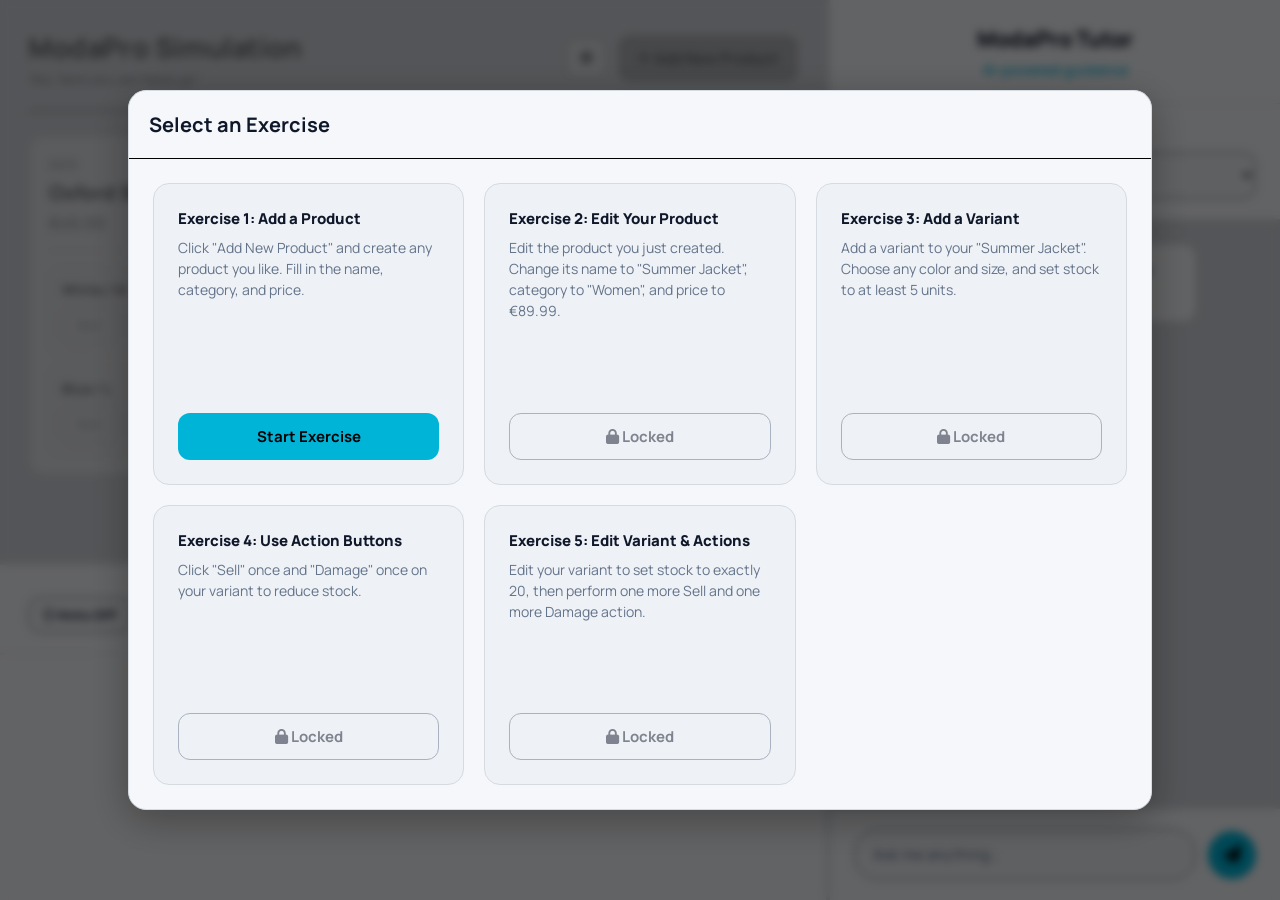
==== commit 0514a4e3: "improved UI" ====
--- a/web/classroom/index.html
+++ b/web/classroom/index.html
@@ -64,27 +64,7 @@
                 <div class="exercise-header">
                 </div>
                 <div class="exercise-content">
-                    <div class="exercise-item">
-                        <h4>Current Exercise</h4>
-                        <p>Practice adding and managing products in the inventory system. Start by reviewing the default
-                            "Oxford Shirt" item, then try adding your own products.</p>
-                    </div>
-                    <div class="exercise-item">
-                        <h4>Instructions</h4>
-                        <ul>
-                            <li>Click "Add New Product" to create a new inventory item</li>
-                            <li>Fill in product details: name, category, price, and quantity</li>
-                            <li>Click "Sell" to reduce stock by 1 unit</li>
-                            <li>Click "Edit" to modify product details</li>
-                            <li>Click "Delete" to remove a product from inventory</li>
-                        </ul>
-                    </div>
-                    <div class="exercise-item">
-                        <h4>Recent Transactions</h4>
-                        <div id="sim-transaction-log" class="transaction-log">
-                            <p class="muted">No transactions yet.</p>
-                        </div>
-                    </div>
+                    <!-- Dynamic content will be loaded here -->
                 </div>
             </div>
         </div>
@@ -257,6 +237,18 @@
         </div>
     </div>
 
+    <!-- MODAL: Exercise Selection -->
+    <div id="sim-exercise-selection-modal" class="modal hidden">
+        <div class="modal-content large-modal">
+            <div class="modal-header">
+                <h3>Select an Exercise</h3>
+            </div>
+            <div id="exercise-selection-list" class="exercise-selection-grid">
+                <!-- Exercises will be rendered here -->
+            </div>
+        </div>
+    </div>
+
     <!-- Scripts -->
     <script src="../exercises/hint-overlay.js"></script>
     <script src="../exercises/exercise-engine.js"></script>
--- a/web/styles.css
+++ b/web/styles.css
@@ -1999,4 +1999,41 @@
   border-bottom: 1px solid inherit;
   border-top: none;
   border-left: none;
-}+}.sim-deactivated { opacity: 0.5; pointer-events: none; filter: grayscale(100%); transition: all 0.3s ease; }
+
+/* ========== EXERCISE SELECTION MODAL ========== */
+.modal-content.large-modal {
+    width: 80%;
+    height: 80%;
+    max-width: 1100px;
+    max-height: 90vh;
+    display: flex;
+    flex-direction: column;
+}
+
+.exercise-selection-grid {
+    display: grid;
+    grid-template-columns: repeat(auto-fill, minmax(300px, 1fr));
+    gap: 20px;
+    padding: 24px;
+    overflow-y: auto;
+    flex: 1;
+}
+
+.exercise-selection-grid .exercise-list-item {
+    padding: 24px;
+    border: 1px solid var(--card-border);
+    background: var(--input-surface);
+    border-radius: 16px;
+    display: flex;
+    flex-direction: column;
+    justify-content: space-between;
+    transition: all 0.2s ease;
+    margin: 0;
+}
+
+.exercise-selection-grid .exercise-list-item:hover {
+    transform: translateY(-4px);
+    border-color: var(--accent);
+    box-shadow: 0 8px 24px rgba(0, 180, 216, 0.1);
+}
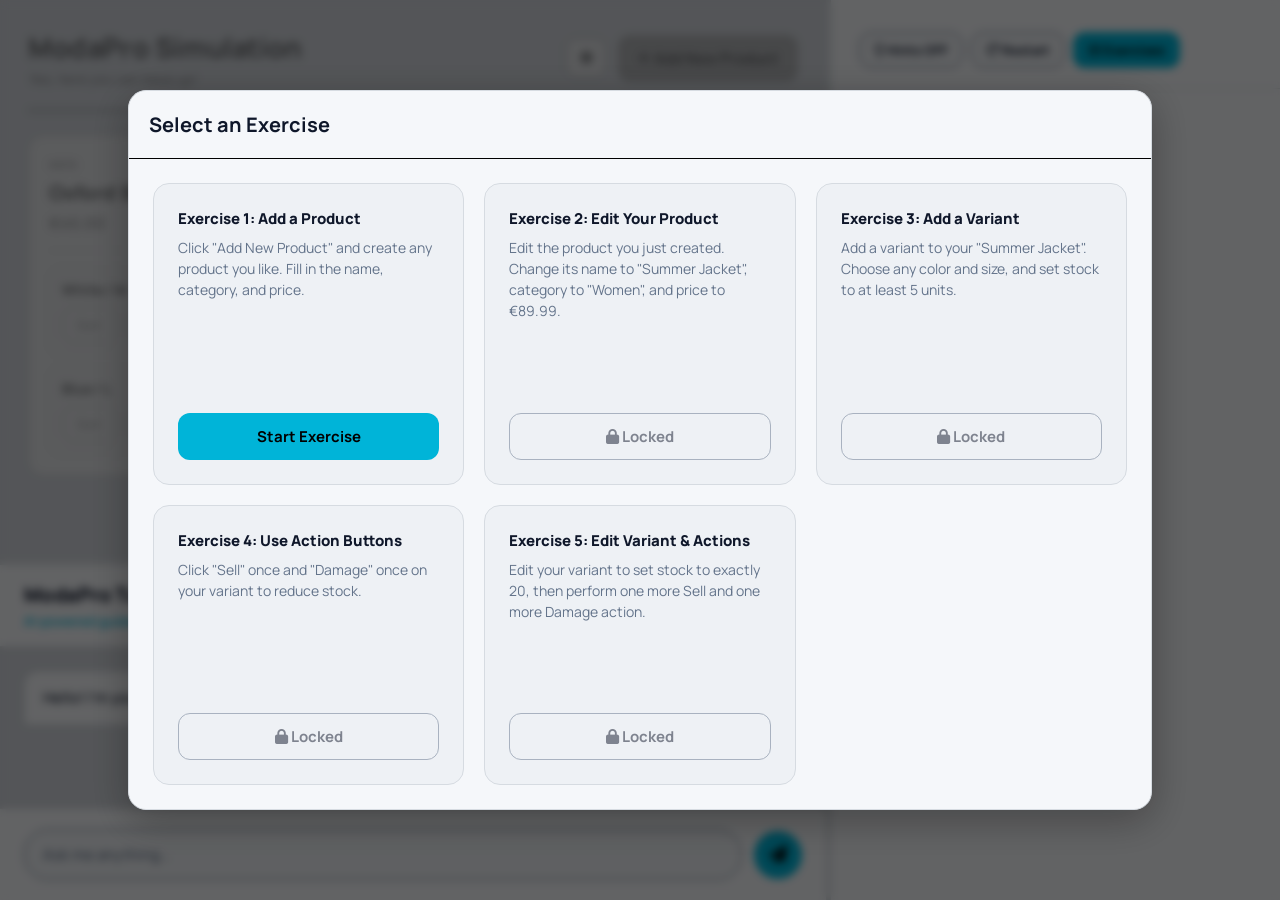
==== commit 79f33058: "Improved Classroom UI" ====
--- a/web/classroom/index.html
+++ b/web/classroom/index.html
@@ -59,12 +59,35 @@
             <!-- HORIZONTAL DIVIDER -->
             <div class="resizable-divider horizontal"></div>
 
-            <!-- Bottom Section: Exercise & Instructions -->
-            <div class="exercise-section">
-                <div class="exercise-header">
-                </div>
-                <div class="exercise-content">
-                    <!-- Dynamic content will be loaded here -->
+            <!-- Bottom Section: Tutor Chat -->
+            <div id="tutor-pane" class="tutor-section-bottom">
+                <div class="tutor-header">
+                    <div>
+                        <h2>ModaPro Tutor</h2>
+                        <p>AI-powered guidance</p>
+                    </div>
+                    <select id="tutor-instructor-mode" class="compact-select">
+                        <option value="soft">Soft (Buddy)</option>
+                        <option value="intermediate">Intermediate (Consultant)</option>
+                        <option value="realistic">Realistic (Manager)</option>
+                    </select>
+                </div>
+
+                <!-- Chat History (Scrollable) -->
+                <div id="tutor-chat-history" class="tutor-chat-history">
+                    <div class="tutor-message tutor-system">
+                        <div class="tutor-bubble">
+                            Hello! I'm your ModaPro Tutor. How can I help you today?
+                        </div>
+                    </div>
+                </div>
+
+                <!-- Chat Input -->
+                <div class="tutor-input">
+                    <input type="text" id="tutor-user-input" placeholder="Ask me anything..." autocomplete="off" />
+                    <button id="tutor-send-btn" class="btn-send">
+                        <i class="fas fa-paper-plane"></i>
+                    </button>
                 </div>
             </div>
         </div>
@@ -72,38 +95,12 @@
         <!-- VERTICAL DIVIDER -->
         <div id="classroom-divider" class="resizable-divider vertical"></div>
 
-        <!-- RIGHT SIDE: Tutor Chat (30%) -->
-        <div id="tutor-pane">
-            <div class="tutor-header">
-                <h2>ModaPro Tutor</h2>
-                <p>AI-powered guidance</p>
-            </div>
-
-            <!-- Mode Selector -->
-            <div class="tutor-mode">
-                <label>Learning Mode:</label>
-                <select id="tutor-instructor-mode">
-                    <option value="soft">Soft (Onboarding Buddy)</option>
-                    <option value="intermediate">Intermediate (Consultant)</option>
-                    <option value="realistic">Realistic (Manager)</option>
-                </select>
-            </div>
-
-            <!-- Chat History (Scrollable) -->
-            <div id="tutor-chat-history" class="tutor-chat-history">
-                <div class="tutor-message tutor-system">
-                    <div class="tutor-bubble">
-                        Hello! I'm your ModaPro Tutor. How can I help you today?
-                    </div>
-                </div>
-            </div>
-
-            <!-- Chat Input -->
-            <div class="tutor-input">
-                <input type="text" id="tutor-user-input" placeholder="Ask me anything..." autocomplete="off" />
-                <button id="tutor-send-btn" class="btn-send">
-                    <i class="fas fa-paper-plane"></i>
-                </button>
+        <!-- RIGHT SIDE: Exercise Instructions (30%) -->
+        <div id="exercise-pane">
+            <div class="exercise-header">
+            </div>
+            <div class="exercise-content">
+                <!-- Dynamic content will be loaded here -->
             </div>
         </div>
     </div>
--- a/web/styles.css
+++ b/web/styles.css
@@ -1084,14 +1084,27 @@
   background: var(--accent);
 }
 
+/* NEW: Right Sidebar for Exercises */
+#exercise-pane {
+  width: 450px;
+  min-width: 350px;
+  max-width: 700px;
+  display: flex;
+  flex-direction: column;
+  background: var(--surface);
+  border-left: 1px solid var(--card-border);
+  overflow: hidden;
+  flex-shrink: 0;
+}
+
+/* NEW: Bottom-Left Pane for Tutor */
 #tutor-pane {
-  width: 450px;
-  min-width: 380px;
-  max-width: 600px;
+  flex: 1;
   display: flex;
   flex-direction: column;
   background: var(--bg);
-  overflow: hidden;
+  border-top: 1px solid var(--card-border);
+  min-height: 0;
 }
 
 /* ========== INVENTORY SECTION ========== */
@@ -1352,63 +1365,52 @@
 
 /* ========== TUTOR PANE ========== */
 .tutor-header {
-  padding: 24px;
+  padding: 16px 24px;
   background: var(--surface);
   border-bottom: 1px solid var(--card-border);
-  text-align: center;
   flex-shrink: 0;
+  display: flex;
+  align-items: center;
+  justify-content: space-between;
+  gap: 16px;
 }
 
 .tutor-header h2 {
-  margin: 0 0 6px 0;
-  font-size: 22px;
+  margin: 0 0 4px 0;
+  font-size: 20px;
   font-weight: 800;
   letter-spacing: -0.2px;
   color: var(--text);
+  text-align: left;
 }
 
 .tutor-header p {
   margin: 0;
-  font-size: 14px;
+  font-size: 13px;
   font-weight: 600;
   color: var(--accent);
-}
-
-.tutor-mode {
-  padding: 20px 24px;
-  border-bottom: 1px solid var(--card-border);
-  background: var(--surface);
-}
-
-.tutor-mode label {
-  display: block;
+  text-align: left;
+}
+
+.compact-select {
+  padding: 8px 12px;
+  border: 1px solid var(--control-border);
+  border-radius: 10px;
+  background: var(--input-surface);
+  color: var(--text);
   font-size: 13px;
-  font-weight: 800;
-  color: var(--text);
-  margin-bottom: 10px;
-  text-transform: uppercase;
-  letter-spacing: 0.8px;
-}
-
-.tutor-mode select {
-  width: 100%;
-  padding: 12px 14px;
-  border: 1px solid var(--control-border);
-  border-radius: 12px;
-  background: var(--input-surface);
-  color: var(--text);
-  font-size: 14px;
   font-weight: 600;
   font-family: inherit;
   cursor: pointer;
   transition: border-color 0.2s ease;
-}
-
-.tutor-mode select:hover {
+  max-width: 200px;
+}
+
+.compact-select:hover {
   border-color: var(--input-border-hover);
 }
 
-.tutor-mode select:focus {
+.compact-select:focus {
   outline: none;
   border-color: var(--accent);
   box-shadow: 0 0 0 1px var(--ring);
@@ -1999,41 +2001,48 @@
   border-bottom: 1px solid inherit;
   border-top: none;
   border-left: none;
-}.sim-deactivated { opacity: 0.5; pointer-events: none; filter: grayscale(100%); transition: all 0.3s ease; }
+}
+
+.sim-deactivated {
+  opacity: 0.5;
+  pointer-events: none;
+  filter: grayscale(100%);
+  transition: all 0.3s ease;
+}
 
 /* ========== EXERCISE SELECTION MODAL ========== */
 .modal-content.large-modal {
-    width: 80%;
-    height: 80%;
-    max-width: 1100px;
-    max-height: 90vh;
-    display: flex;
-    flex-direction: column;
+  width: 80%;
+  height: 80%;
+  max-width: 1100px;
+  max-height: 90vh;
+  display: flex;
+  flex-direction: column;
 }
 
 .exercise-selection-grid {
-    display: grid;
-    grid-template-columns: repeat(auto-fill, minmax(300px, 1fr));
-    gap: 20px;
-    padding: 24px;
-    overflow-y: auto;
-    flex: 1;
+  display: grid;
+  grid-template-columns: repeat(auto-fill, minmax(300px, 1fr));
+  gap: 20px;
+  padding: 24px;
+  overflow-y: auto;
+  flex: 1;
 }
 
 .exercise-selection-grid .exercise-list-item {
-    padding: 24px;
-    border: 1px solid var(--card-border);
-    background: var(--input-surface);
-    border-radius: 16px;
-    display: flex;
-    flex-direction: column;
-    justify-content: space-between;
-    transition: all 0.2s ease;
-    margin: 0;
+  padding: 24px;
+  border: 1px solid var(--card-border);
+  background: var(--input-surface);
+  border-radius: 16px;
+  display: flex;
+  flex-direction: column;
+  justify-content: space-between;
+  transition: all 0.2s ease;
+  margin: 0;
 }
 
 .exercise-selection-grid .exercise-list-item:hover {
-    transform: translateY(-4px);
-    border-color: var(--accent);
-    box-shadow: 0 8px 24px rgba(0, 180, 216, 0.1);
-}
+  transform: translateY(-4px);
+  border-color: var(--accent);
+  box-shadow: 0 8px 24px rgba(0, 180, 216, 0.1);
+}
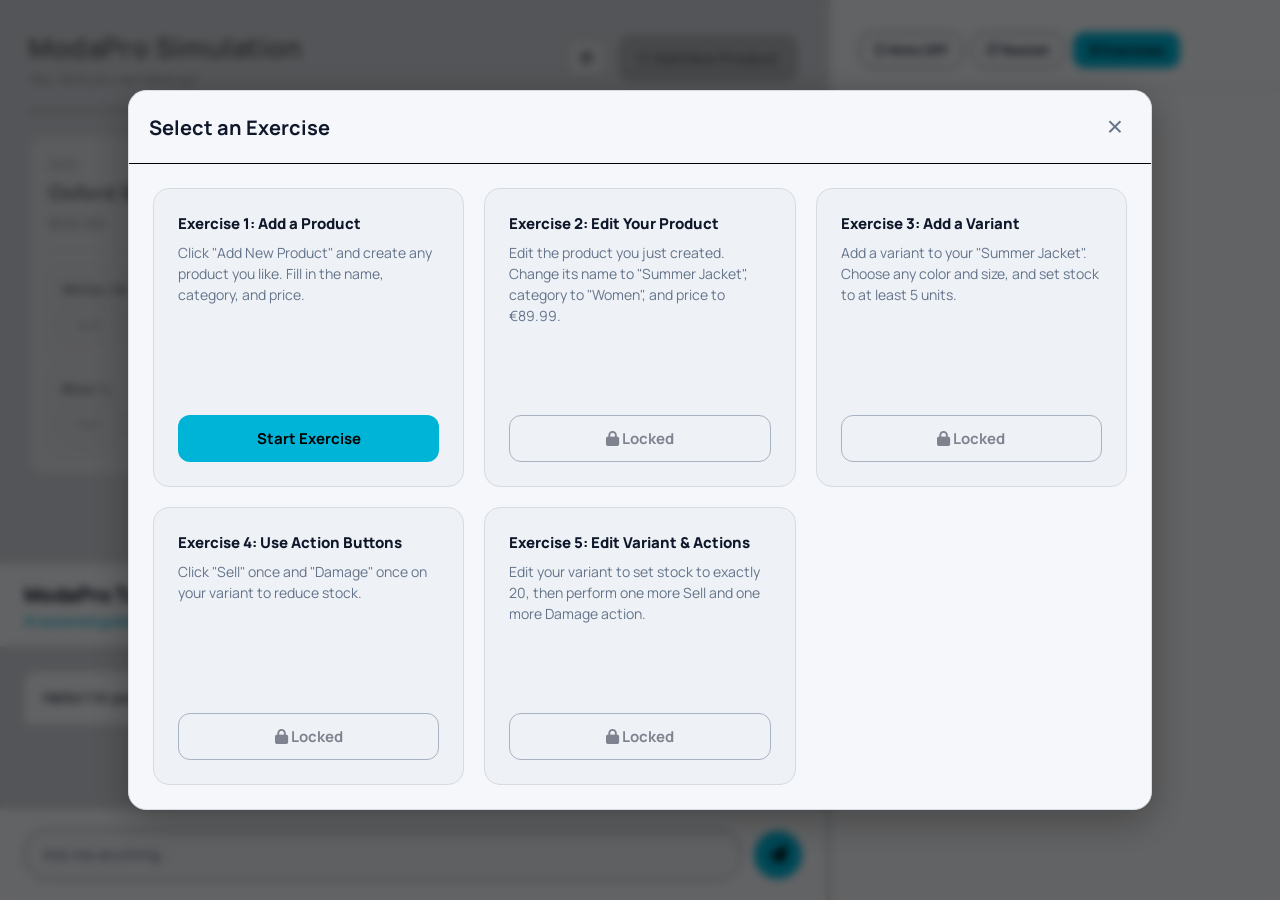
==== commit 4e8e50fa: "UI improvements" ====
--- a/web/classroom/index.html
+++ b/web/classroom/index.html
@@ -239,6 +239,7 @@
         <div class="modal-content large-modal">
             <div class="modal-header">
                 <h3>Select an Exercise</h3>
+                <button id="sim-btn-return-dashboard" class="modal-close">&times;</button>
             </div>
             <div id="exercise-selection-list" class="exercise-selection-grid">
                 <!-- Exercises will be rendered here -->
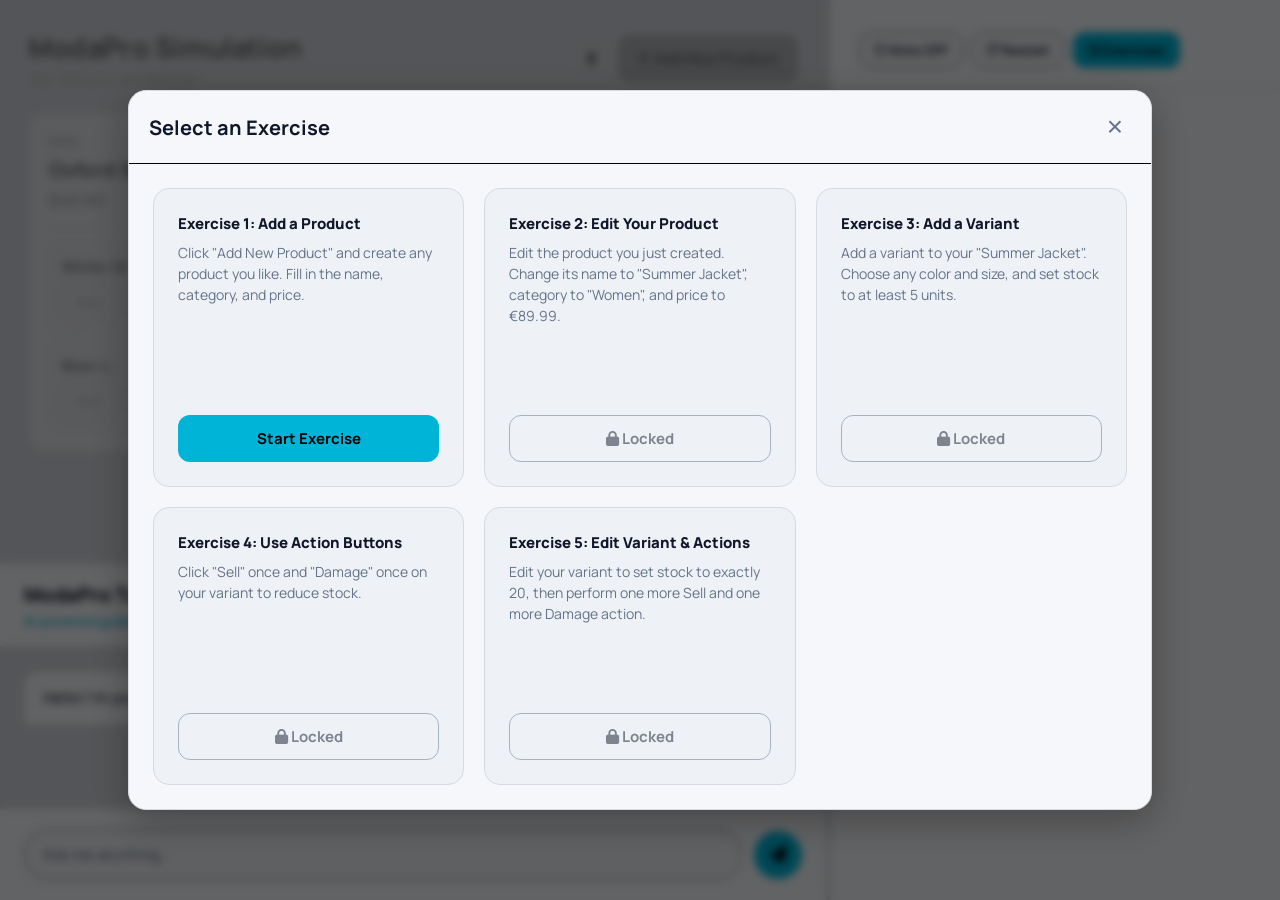
==== commit aedc943d: "Before merge preparation" ====
--- a/web/classroom/index.html
+++ b/web/classroom/index.html
@@ -23,7 +23,7 @@
     <link rel="stylesheet" href="https://cdnjs.cloudflare.com/ajax/libs/font-awesome/6.5.0/css/all.min.css">
 
     <!-- Styles -->
-    <link rel="stylesheet" href="../styles.css">
+    <link rel="stylesheet" href="classroom.css">
 </head>
 
 <body class="classroom">
--- a/web/classroom/classroom.css
+++ b/web/classroom/classroom.css
@@ -0,0 +1,1124 @@
+/* ========== THEME TOKENS ========== */
+:root {
+  --bg: #0B1220;
+  --surface: #111A2E;
+  --text: #EAF2FF;
+  --muted: #A8B3C7;
+  --card-border: #22304B;
+  --control-border: #22304B;
+  --divider: #22304B;
+
+  --ring: rgba(59, 130, 246, 0.28);
+  --radius: 18px;
+
+  --accent: #00b4d8;
+  --accent-hover: #48cae4;
+  --accent-text: #9FEF00;
+  --accent-contrast: #071427;
+
+  --bg-grad-1: rgba(0, 180, 216, .25);
+  --bg-grad-2: rgba(0, 180, 216, .25);
+
+  --button-bg: rgba(255, 255, 255, .02);
+  --icon-bg: transparent;
+  --toggle-bg: transparent;
+
+  --input-border-hover: color-mix(in srgb, var(--accent) 70%, var(--control-border));
+  --button-border-hover: color-mix(in srgb, var(--accent) 45%, var(--control-border));
+  --icon-border-hover: color-mix(in srgb, var(--accent) 55%, var(--control-border));
+  --toggle-border-hover: color-mix(in srgb, var(--accent) 60%, var(--control-border));
+  --input-surface: rgba(255, 255, 255, 0.02);
+
+  --subtext: var(--muted);
+  --danger: #EF4444;
+}
+
+[data-theme="light"] {
+  --bg: #D1D5DB;
+  --surface: #F5F7FA;
+
+  --text: #0F172A;
+  --muted: #64748B;
+  --subtext: #475569;
+
+  --card-border: #D6DBE1;
+  --control-border: #64748B;
+  --divider: #000000;
+
+  --ring: rgba(37, 99, 235, 0.15);
+
+  --accent: #00b4d8;
+  --accent-hover: #33c5e3;
+  --accent-text: #92db00;
+  --accent-contrast: #000000;
+
+  --bg-grad-1: rgba(0, 180, 216, .65);
+  --bg-grad-2: rgba(0, 180, 216, .65);
+
+  --button-bg: color-mix(in srgb, var(--surface) 88%, transparent);
+  --icon-bg: color-mix(in srgb, var(--surface) 88%, transparent);
+  --toggle-bg: color-mix(in srgb, var(--surface) 88%, transparent);
+  --input-surface: #EEF1F5;
+  --icon-bg: var(--input-surface);
+  --toggle-bg: var(--input-surface);
+
+  --input-border-hover: #00b4d8;
+  --button-border-hover: #00b4d8;
+  --icon-border-hover: #00b4d8;
+  --toggle-border-hover: #00b4d8;
+}
+
+/* ========== BASE ========== */
+* {
+  box-sizing: border-box;
+}
+
+html {
+  scroll-behavior: smooth;
+}
+
+body {
+  margin: 0;
+  font-family: "Manrope", ui-sans-serif, system-ui, -apple-system, Segoe UI, Roboto, Arial;
+  font-weight: 400;
+  background:
+    radial-gradient(1200px 800px at 20% 50%, var(--bg-grad-1), transparent 70%),
+    radial-gradient(1000px 800px at 80% 50%, var(--bg-grad-2), transparent 70%),
+    var(--bg);
+  background-attachment: fixed;
+  color: var(--text);
+  min-height: 100vh;
+  display: grid;
+  place-items: center;
+  align-content: center;
+  padding: 20px 16px 78px;
+  overflow-y: scroll;
+}
+
+
+
+/* ========== RESIZABLE DIVIDERS ========== */
+.resizable-divider {
+  background: var(--card-border);
+  position: relative;
+  z-index: 10;
+}
+
+.resizable-divider.vertical {
+  width: 4px;
+  cursor: ew-resize;
+  flex-shrink: 0;
+  transition: background 0.2s ease;
+}
+
+.resizable-divider.vertical:hover {
+  background: var(--accent);
+}
+
+.resizable-divider.horizontal {
+  height: 4px;
+  cursor: ns-resize;
+  flex-shrink: 0;
+  transition: background 0.2s ease;
+}
+
+.resizable-divider.horizontal:hover {
+  background: var(--accent);
+}
+
+/* ========== CLASSROOM LAYOUT ========== */
+body.classroom {
+  display: block;
+  padding: 0;
+  overflow: hidden;
+  background: var(--bg);
+}
+
+#classroom-grid {
+  display: flex;
+  height: 100vh;
+  gap: 0;
+}
+
+#simulator-pane {
+  flex: 1;
+  display: flex;
+  flex-direction: column;
+  background: var(--bg);
+  overflow: hidden;
+}
+
+#classroom-divider {
+  width: 4px;
+  background: var(--card-border);
+  flex-shrink: 0;
+  cursor: ew-resize;
+  transition: background 0.2s ease;
+}
+
+#classroom-divider:hover {
+  background: var(--accent);
+}
+
+/* NEW: Right Sidebar for Exercises */
+#exercise-pane {
+  width: 450px;
+  min-width: 350px;
+  max-width: 700px;
+  display: flex;
+  flex-direction: column;
+  background: var(--surface);
+  border-left: 1px solid var(--card-border);
+  overflow: hidden;
+  flex-shrink: 0;
+}
+
+/* NEW: Bottom-Left Pane for Tutor */
+#tutor-pane {
+  flex: 1;
+  display: flex;
+  flex-direction: column;
+  background: var(--bg);
+  border-top: 1px solid var(--card-border);
+  min-height: 0;
+}
+
+/* ========== INVENTORY SECTION ========== */
+.inventory-section {
+  flex: 1.5;
+  display: flex;
+  flex-direction: column;
+  padding: 28px;
+  overflow-y: auto;
+  border-bottom: 1px solid var(--card-border);
+}
+
+.section-header {
+  display: flex;
+  justify-content: space-between;
+  align-items: center;
+  margin-bottom: 24px;
+}
+
+.section-header h2 {
+  margin: 0 0 4px 0;
+  font-size: 28px;
+  font-weight: 800;
+  color: var(--text);
+  letter-spacing: -0.4px;
+}
+
+.section-subtitle {
+  margin: 0;
+  font-size: 13px;
+  color: var(--accent);
+  font-weight: 600;
+  font-style: italic;
+}
+
+.inventory-grid {
+  display: grid;
+  grid-template-columns: repeat(auto-fill, minmax(360px, 360px));
+  gap: 20px;
+  align-items: start;
+}
+
+.sim-card {
+  background: var(--surface);
+  border: 1px solid var(--card-border);
+  border-radius: 16px;
+  padding: 20px;
+  transition: all 0.2s ease;
+}
+
+.sim-card:hover {
+  border-color: var(--accent);
+  box-shadow: 0 8px 24px rgba(0, 180, 216, 0.15);
+  transform: translateY(-2px);
+}
+
+.sim-card.default-item {
+  border-color: color-mix(in srgb, var(--accent) 50%, var(--card-border));
+  background: color-mix(in srgb, var(--accent) 3%, var(--surface));
+}
+
+.card-head {
+  display: flex;
+  justify-content: space-between;
+  align-items: flex-start;
+  margin-bottom: 16px;
+  padding-bottom: 16px;
+  border-bottom: 1px solid var(--card-border);
+}
+
+.category {
+  font-size: 12px;
+  font-weight: 800;
+  text-transform: uppercase;
+  color: var(--accent);
+  letter-spacing: 0.8px;
+  margin-bottom: 6px;
+}
+
+.title {
+  font-size: 20px;
+  font-weight: 800;
+  color: var(--text);
+  margin: 0 0 6px 0;
+  letter-spacing: -0.2px;
+}
+
+.price {
+  font-size: 16px;
+  font-weight: 700;
+  color: var(--muted);
+}
+
+.card-actions {
+  display: flex;
+  gap: 8px;
+  align-items: center;
+}
+
+.badge {
+  font-size: 11px;
+  padding: 6px 10px;
+  border-radius: 8px;
+  font-weight: 800;
+  text-transform: uppercase;
+  letter-spacing: 0.5px;
+}
+
+.badge.inactive {
+  background: color-mix(in srgb, var(--danger) 20%, transparent);
+  color: var(--danger);
+}
+
+.badge.default {
+  background: color-mix(in srgb, var(--accent) 20%, transparent);
+  color: var(--accent);
+}
+
+.card-body {
+  display: flex;
+  flex-direction: column;
+  gap: 10px;
+}
+
+.variant-row {
+  display: grid;
+  grid-template-columns: 1fr auto;
+  grid-template-rows: auto auto;
+  gap: 8px;
+  padding: 12px;
+  background: var(--input-surface);
+  border: 1px solid var(--card-border);
+  border-radius: 12px;
+  font-size: 14px;
+}
+
+.variant-info {
+  font-weight: 700;
+  color: var(--text);
+  grid-column: 1;
+  grid-row: 1;
+}
+
+.variant-stock {
+  font-size: 13px;
+  font-weight: 700;
+  color: var(--accent);
+  grid-column: 2;
+  grid-row: 1;
+  text-align: right;
+}
+
+.variant-stock.out {
+  color: var(--danger);
+}
+
+.variant-actions {
+  grid-column: 1 / -1;
+  grid-row: 2;
+  display: grid;
+  grid-template-columns: 1fr 1fr;
+  gap: 8px;
+}
+
+.variant-actions-row {
+  display: flex;
+  gap: 8px;
+}
+
+.variant-actions-row .btn {
+  flex: 1;
+}
+
+/* ========== EXERCISE SECTION ========== */
+.exercise-section {
+  flex: 1;
+  display: flex;
+  flex-direction: column;
+  background: var(--surface);
+  border-top: 1px solid var(--card-border);
+  min-height: 0;
+}
+
+.exercise-header {
+  padding: 20px 28px;
+  border-bottom: 1px solid var(--card-border);
+}
+
+.exercise-header h3 {
+  margin: 0;
+  font-size: 20px;
+  font-weight: 800;
+  color: var(--text);
+  letter-spacing: -0.2px;
+}
+
+.exercise-content {
+  padding: 24px 28px;
+  overflow-y: auto;
+  flex: 1;
+}
+
+.exercise-item {
+  margin-bottom: 24px;
+}
+
+.exercise-item:last-child {
+  margin-bottom: 0;
+}
+
+.exercise-item h4 {
+  margin: 0 0 10px 0;
+  font-size: 15px;
+  font-weight: 800;
+  color: var(--accent);
+  text-transform: uppercase;
+  letter-spacing: 0.8px;
+}
+
+.exercise-item p {
+  margin: 0;
+  font-size: 19px;
+  line-height: 1.7;
+  color: var(--text);
+}
+
+.exercise-item ul {
+  margin: 10px 0 0 0;
+  padding-left: 24px;
+}
+
+.exercise-item li {
+  font-size: 15px;
+  line-height: 1.9;
+  color: var(--text);
+}
+
+.transaction-log {
+  max-height: 140px;
+  overflow-y: auto;
+  padding: 12px;
+  background: var(--input-surface);
+  border: 1px solid var(--card-border);
+  border-radius: 12px;
+}
+
+.log-item {
+  font-size: 13px;
+  padding: 8px 0;
+  color: var(--text);
+  border-bottom: 1px solid var(--card-border);
+  font-weight: 500;
+}
+
+.log-item:last-child {
+  border-bottom: none;
+}
+
+/* ========== TUTOR PANE ========== */
+.tutor-header {
+  padding: 16px 24px;
+  background: var(--surface);
+  border-bottom: 1px solid var(--card-border);
+  flex-shrink: 0;
+  display: flex;
+  align-items: center;
+  justify-content: space-between;
+  gap: 16px;
+}
+
+.tutor-header h2 {
+  margin: 0 0 4px 0;
+  font-size: 20px;
+  font-weight: 800;
+  letter-spacing: -0.2px;
+  color: var(--text);
+  text-align: left;
+}
+
+.tutor-header p {
+  margin: 0;
+  font-size: 13px;
+  font-weight: 600;
+  color: var(--accent);
+  text-align: left;
+}
+
+.compact-select {
+  padding: 8px 12px;
+  border: 1px solid var(--control-border);
+  border-radius: 10px;
+  background: var(--input-surface);
+  color: var(--text);
+  font-size: 13px;
+  font-weight: 600;
+  font-family: inherit;
+  cursor: pointer;
+  transition: border-color 0.2s ease;
+  max-width: 200px;
+}
+
+.compact-select:hover {
+  border-color: var(--input-border-hover);
+}
+
+.compact-select:focus {
+  outline: none;
+  border-color: var(--accent);
+  box-shadow: 0 0 0 1px var(--ring);
+}
+
+.tutor-chat-history {
+  flex: 1;
+  padding: 24px;
+  overflow-y: auto;
+  display: flex;
+  flex-direction: column;
+  gap: 14px;
+  background: var(--bg);
+}
+
+.tutor-message {
+  display: flex;
+  flex-direction: column;
+  max-width: 85%;
+}
+
+.tutor-message.tutor-user {
+  align-self: flex-end;
+}
+
+.tutor-message.tutor-bot,
+.tutor-message.tutor-system {
+  align-self: flex-start;
+}
+
+.tutor-bubble {
+  padding: 14px 18px;
+  border-radius: 14px;
+  font-size: 15px;
+  line-height: 1.6;
+  word-wrap: break-word;
+  font-weight: 500;
+}
+
+.tutor-message.tutor-user .tutor-bubble {
+  background: var(--accent);
+  color: var(--accent-contrast);
+  border-bottom-right-radius: 4px;
+  font-weight: 600;
+}
+
+.tutor-message.tutor-bot .tutor-bubble,
+.tutor-message.tutor-system .tutor-bubble {
+  background: var(--surface);
+  color: var(--text);
+  border: 1px solid var(--card-border);
+  border-bottom-left-radius: 4px;
+}
+
+.tutor-input {
+  padding: 20px 24px;
+  border-top: 1px solid var(--card-border);
+  background: var(--surface);
+  display: flex;
+  gap: 12px;
+  align-items: center;
+  flex-shrink: 0;
+}
+
+.tutor-input input {
+  flex: 1;
+  padding: 14px 18px;
+  border: 1px solid var(--control-border);
+  border-radius: 24px;
+  background: var(--input-surface);
+  color: var(--text);
+  font-size: 15px;
+  font-weight: 500;
+  font-family: inherit;
+  margin-top: 0;
+  transition: border-color 0.2s ease;
+}
+
+.tutor-input input:hover {
+  border-color: var(--input-border-hover);
+}
+
+.tutor-input input:focus {
+  outline: none;
+  border-color: var(--accent);
+  box-shadow: 0 0 0 1px var(--ring);
+}
+
+.tutor-input input::placeholder {
+  color: var(--muted);
+}
+
+.btn-send {
+  width: 48px;
+  height: 48px;
+  border: none;
+  border-radius: 50%;
+  background: var(--accent);
+  color: var(--accent-contrast);
+  display: flex;
+  align-items: center;
+  justify-content: center;
+  cursor: pointer;
+  transition: all 0.2s ease;
+  flex-shrink: 0;
+}
+
+.btn-send:hover {
+  background: var(--accent-hover);
+  transform: translateY(-1px) scale(1.05);
+}
+
+.btn-send:active {
+  transform: scale(0.95);
+}
+
+.btn-send i {
+  font-size: 18px;
+}
+
+/* ========== BUTTONS ========== */
+.btn {
+  padding: 12px 18px;
+  border: none;
+  border-radius: 12px;
+  font-size: 15px;
+  font-weight: 700;
+  cursor: pointer;
+  transition: all 0.2s ease;
+  font-family: inherit;
+}
+
+.btn-primary {
+  background: var(--accent);
+  color: var(--accent-contrast);
+  border: 1px solid color-mix(in srgb, var(--accent) 60%, transparent);
+}
+
+.btn-primary:hover {
+  background: var(--accent-hover);
+  transform: translateY(-1px);
+}
+
+.btn-secondary {
+  background: var(--input-surface);
+  color: var(--text);
+  border: 1px solid var(--control-border);
+}
+
+.btn-secondary:hover {
+  border-color: var(--button-border-hover);
+  background: color-mix(in srgb, var(--accent) 8%, var(--input-surface));
+  transform: translateY(-1px);
+}
+
+.btn-success {
+  background: #9FEF00;
+  color: #000000;
+  border: 1px solid #9FEF00;
+}
+
+.btn-success:hover {
+  background: #b5ff1a;
+  transform: translateY(-1px);
+}
+
+.btn-sm {
+  padding: 8px 14px;
+  font-size: 13px;
+  font-weight: 700;
+}
+
+.sell-btn:disabled,
+.damage-btn:disabled,
+.edit-btn:disabled,
+.delete-btn:disabled {
+  opacity: 0.4;
+  cursor: not-allowed;
+}
+
+.sell-btn:disabled:hover,
+.damage-btn:disabled:hover,
+.edit-btn:disabled:hover,
+.delete-btn:disabled:hover {
+  transform: none;
+  background: var(--input-surface);
+  border-color: var(--control-border);
+}
+
+/* ========== MODALS ========== */
+.modal {
+  position: fixed;
+  top: 0;
+  left: 0;
+  width: 100%;
+  height: 100%;
+  background: rgba(0, 0, 0, 0.6);
+  backdrop-filter: blur(4px);
+  display: flex;
+  align-items: center;
+  justify-content: center;
+  z-index: 1000;
+}
+
+.modal.hidden {
+  display: none;
+}
+
+.modal-content {
+  background: var(--surface);
+  border-radius: var(--radius);
+  border: 1px solid var(--card-border);
+  width: 90%;
+  max-width: 500px;
+  max-height: 90vh;
+  overflow-y: auto;
+  box-shadow: 0 10px 40px rgba(0, 0, 0, 0.3);
+}
+
+.modal-header {
+  display: flex;
+  justify-content: space-between;
+  align-items: center;
+  padding: 20px;
+  border-bottom: 1px solid var(--divider);
+}
+
+.modal-header h3 {
+  margin: 0;
+  font-size: 20px;
+  font-weight: 700;
+  color: var(--text);
+}
+
+.modal-close {
+  background: none;
+  border: none;
+  font-size: 28px;
+  color: var(--muted);
+  cursor: pointer;
+  line-height: 1;
+  padding: 0;
+  width: 32px;
+  height: 32px;
+  transition: color 0.2s ease;
+}
+
+.modal-close:hover {
+  color: var(--text);
+}
+
+.modal-content form {
+  padding: 20px;
+}
+
+.modal-content label {
+  display: block;
+  font-size: 13px;
+  font-weight: 700;
+  color: var(--text);
+  margin-bottom: 6px;
+}
+
+.modal-content input,
+.modal-content select {
+  width: 100%;
+  padding: 10px 12px;
+  margin-bottom: 16px;
+  border: 1px solid var(--control-border);
+  border-radius: 12px;
+  background: var(--input-surface);
+  color: var(--text);
+  font-size: 14px;
+  font-family: inherit;
+  transition: border-color 0.2s ease;
+}
+
+.modal-content input:focus,
+.modal-content select:focus {
+  outline: none;
+  border-color: var(--accent);
+  box-shadow: 0 0 0 2px var(--accent);
+}
+
+.modal-content input:required:invalid {
+  border-color: var(--accent);
+}
+
+.button-group {
+  display: flex;
+  gap: 10px;
+  justify-content: flex-end;
+  margin-top: 20px;
+}
+
+.variants-container {
+  border: 1px solid var(--card-border);
+  border-radius: 12px;
+  padding: 12px;
+  margin-bottom: 16px;
+  background: var(--input-surface);
+}
+
+.variant-item {
+  display: grid;
+  grid-template-columns: 1fr 1fr 1fr auto;
+  gap: 8px;
+  align-items: center;
+  padding: 8px;
+  background: var(--surface);
+  border-radius: 8px;
+  margin-bottom: 8px;
+}
+
+.variant-item:last-child {
+  margin-bottom: 0;
+}
+
+.variant-item input,
+.variant-item select {
+  margin-bottom: 0;
+}
+
+.btn-remove-variant {
+  background: none;
+  border: none;
+  color: var(--danger);
+  cursor: pointer;
+  padding: 8px;
+  border-radius: 8px;
+  transition: background 0.2s ease;
+}
+
+.btn-remove-variant:hover {
+  background: color-mix(in srgb, var(--danger) 10%, transparent);
+}
+
+/* ========== UTILITIES ========== */
+.muted {
+  color: var(--muted);
+}
+
+.empty-state {
+  text-align: center;
+  padding: 40px 20px;
+  color: var(--muted);
+  font-size: 14px;
+}
+
+.toast {
+  position: fixed;
+  bottom: 20px;
+  right: 20px;
+  padding: 14px 22px;
+  border-radius: 12px;
+  font-size: 15px;
+  font-weight: 700;
+  opacity: 0;
+  transition: opacity 0.3s ease;
+  z-index: 2000;
+  box-shadow: 0 4px 12px rgba(0, 0, 0, 0.2);
+  border: 2px solid var(--accent);
+  background: var(--surface);
+  color: var(--accent);
+}
+
+.toast.visible {
+  opacity: 1;
+}
+
+.toast-success {
+  border-color: var(--accent);
+  background: var(--surface);
+  color: var(--accent);
+}
+
+.toast-error {
+  border-color: var(--accent);
+  background: var(--surface);
+  color: var(--accent);
+}
+
+/* ========== HINT OVERLAYS ========== */
+.hint-overlay {
+  position: fixed;
+  z-index: 9999;
+  pointer-events: auto;
+  opacity: 0;
+  transform: translateY(-8px);
+  transition: opacity 0.3s ease, transform 0.3s ease;
+}
+
+.hint-overlay.visible {
+  opacity: 1;
+  transform: translateY(0);
+}
+
+.hint-overlay.below {
+  transform: translateY(8px);
+}
+
+.hint-overlay.below.visible {
+  transform: translateY(0);
+}
+
+.hint-content {
+  display: flex;
+  align-items: center;
+  gap: 8px;
+  padding: 8px 12px;
+  background: var(--accent);
+  color: var(--accent-contrast);
+  border-radius: 10px;
+  font-size: 12px;
+  font-weight: 700;
+  box-shadow: 0 4px 16px rgba(0, 180, 216, 0.4);
+  border: 1px solid color-mix(in srgb, var(--accent) 80%, transparent);
+  max-width: 250px;
+  word-wrap: break-word;
+  white-space: normal;
+  line-height: 1.4;
+}
+
+.hint-content i {
+  font-size: 14px;
+  color: var(--accent-text);
+}
+
+.hint-arrow {
+  position: absolute;
+  left: 50%;
+  transform: translateX(-50%);
+  width: 0;
+  height: 0;
+  border-left: 6px solid transparent;
+  border-right: 6px solid transparent;
+  border-top: 6px solid var(--accent);
+  bottom: -6px;
+}
+
+.hint-overlay.below .hint-arrow {
+  bottom: auto;
+  top: -6px;
+  border-top: none;
+  border-bottom: 6px solid var(--accent);
+}
+
+#hints-toggle.active {
+  background: color-mix(in srgb, var(--accent) 15%, var(--input-surface));
+  border-color: var(--accent);
+  color: var(--accent);
+}
+
+.exercise-list-item {
+  padding: 16px;
+  margin: 12px 0;
+  background: var(--input-surface);
+  border: 1px solid var(--card-border);
+  border-radius: 12px;
+  transition: all 0.2s ease;
+}
+
+.exercise-list-item:hover {
+  border-color: var(--accent);
+  transform: translateY(-1px);
+}
+
+.exercise-list-item h4 {
+  margin: 0 0 8px 0;
+  font-size: 15px;
+  font-weight: 800;
+  color: var(--text);
+}
+
+.exercise-list-item p {
+  margin: 0 0 12px 0;
+  font-size: 14px;
+  color: var(--muted);
+  line-height: 1.5;
+}
+
+.exercise-list-item .btn {
+  width: 100%;
+}
+
+.variant-row.error {
+  border-color: #FFEB3B;
+  background: color-mix(in srgb, #FFEB3B 15%, var(--input-surface));
+  box-shadow: 0 0 8px rgba(255, 235, 59, 0.3);
+}
+
+/* Scrollbar Styling */
+::-webkit-scrollbar {
+  width: 8px;
+  height: 8px;
+}
+
+::-webkit-scrollbar-track {
+  background: transparent;
+}
+
+::-webkit-scrollbar-thumb {
+  background: color-mix(in srgb, var(--muted) 40%, transparent);
+  border-radius: 4px;
+}
+
+::-webkit-scrollbar-thumb:hover {
+  background: color-mix(in srgb, var(--muted) 60%, transparent);
+}
+
+/* ========== HINTS (EXERCISE SYSTEM) ========== */
+.hint-overlay {
+  position: fixed;
+  background: color-mix(in srgb, var(--accent) 12%, transparent);
+  border: 1px solid color-mix(in srgb, var(--accent) 45%, var(--control-border));
+  border-radius: 12px;
+  padding: 12px 14px;
+  box-shadow: 0 8px 32px rgba(0, 0, 0, 0.15);
+  z-index: 10000;
+  max-width: 220px;
+  width: max-content;
+  pointer-events: auto;
+  opacity: 0;
+  transform: translateY(-8px) scale(0.95);
+  transition: opacity 0.3s ease, transform 0.3s ease;
+  font-size: 13px;
+  font-weight: 500;
+  color: var(--text);
+  white-space: normal;
+  word-wrap: break-word;
+  word-break: break-word;
+  overflow-wrap: break-word;
+  line-height: 1.4;
+}
+
+.hint-overlay.visible {
+  opacity: 1;
+  transform: translateY(0) scale(1);
+}
+
+.hint-overlay.below {
+  transform: translateY(0) scale(1);
+}
+
+.hint-overlay.below.visible {
+  transform: translateY(0) scale(1);
+}
+
+.hint-content {
+  display: flex;
+  align-items: flex-start;
+  gap: 8px;
+  line-height: 1.4;
+}
+
+.hint-content i {
+  color: var(--accent);
+  font-size: 14px;
+  flex-shrink: 0;
+  margin-top: 2px;
+}
+
+.hint-content span {
+  flex: 1;
+  word-break: break-word;
+  overflow-wrap: break-word;
+}
+
+.hint-arrow {
+  position: absolute;
+  width: 8px;
+  height: 8px;
+  background: inherit;
+  border: inherit;
+  border-right: none;
+  border-bottom: none;
+  border-radius: 2px;
+  top: -4px;
+  left: 50%;
+  transform: translateX(-50%) rotate(45deg);
+  box-shadow: -2px -2px 4px rgba(0, 0, 0, 0.05);
+}
+
+.hint-overlay.below .hint-arrow {
+  top: auto;
+  bottom: -4px;
+  border-right: 1px solid inherit;
+  border-bottom: 1px solid inherit;
+  border-top: none;
+  border-left: none;
+}
+
+.sim-deactivated {
+  opacity: 0.5;
+  pointer-events: none;
+  filter: grayscale(100%);
+  transition: all 0.3s ease;
+}
+
+/* ========== EXERCISE SELECTION MODAL ========== */
+.modal-content.large-modal {
+  width: 80%;
+  height: 80%;
+  max-width: 1100px;
+  max-height: 90vh;
+  display: flex;
+  flex-direction: column;
+}
+
+.exercise-selection-grid {
+  display: grid;
+  grid-template-columns: repeat(auto-fill, minmax(300px, 1fr));
+  gap: 20px;
+  padding: 24px;
+  overflow-y: auto;
+  flex: 1;
+}
+
+.exercise-selection-grid .exercise-list-item {
+  padding: 24px;
+  border: 1px solid var(--card-border);
+  background: var(--input-surface);
+  border-radius: 16px;
+  display: flex;
+  flex-direction: column;
+  justify-content: space-between;
+  transition: all 0.2s ease;
+  margin: 0;
+}
+
+.exercise-selection-grid .exercise-list-item:hover {
+  transform: translateY(-4px);
+  border-color: var(--accent);
+  box-shadow: 0 8px 24px rgba(0, 180, 216, 0.1);
+}
